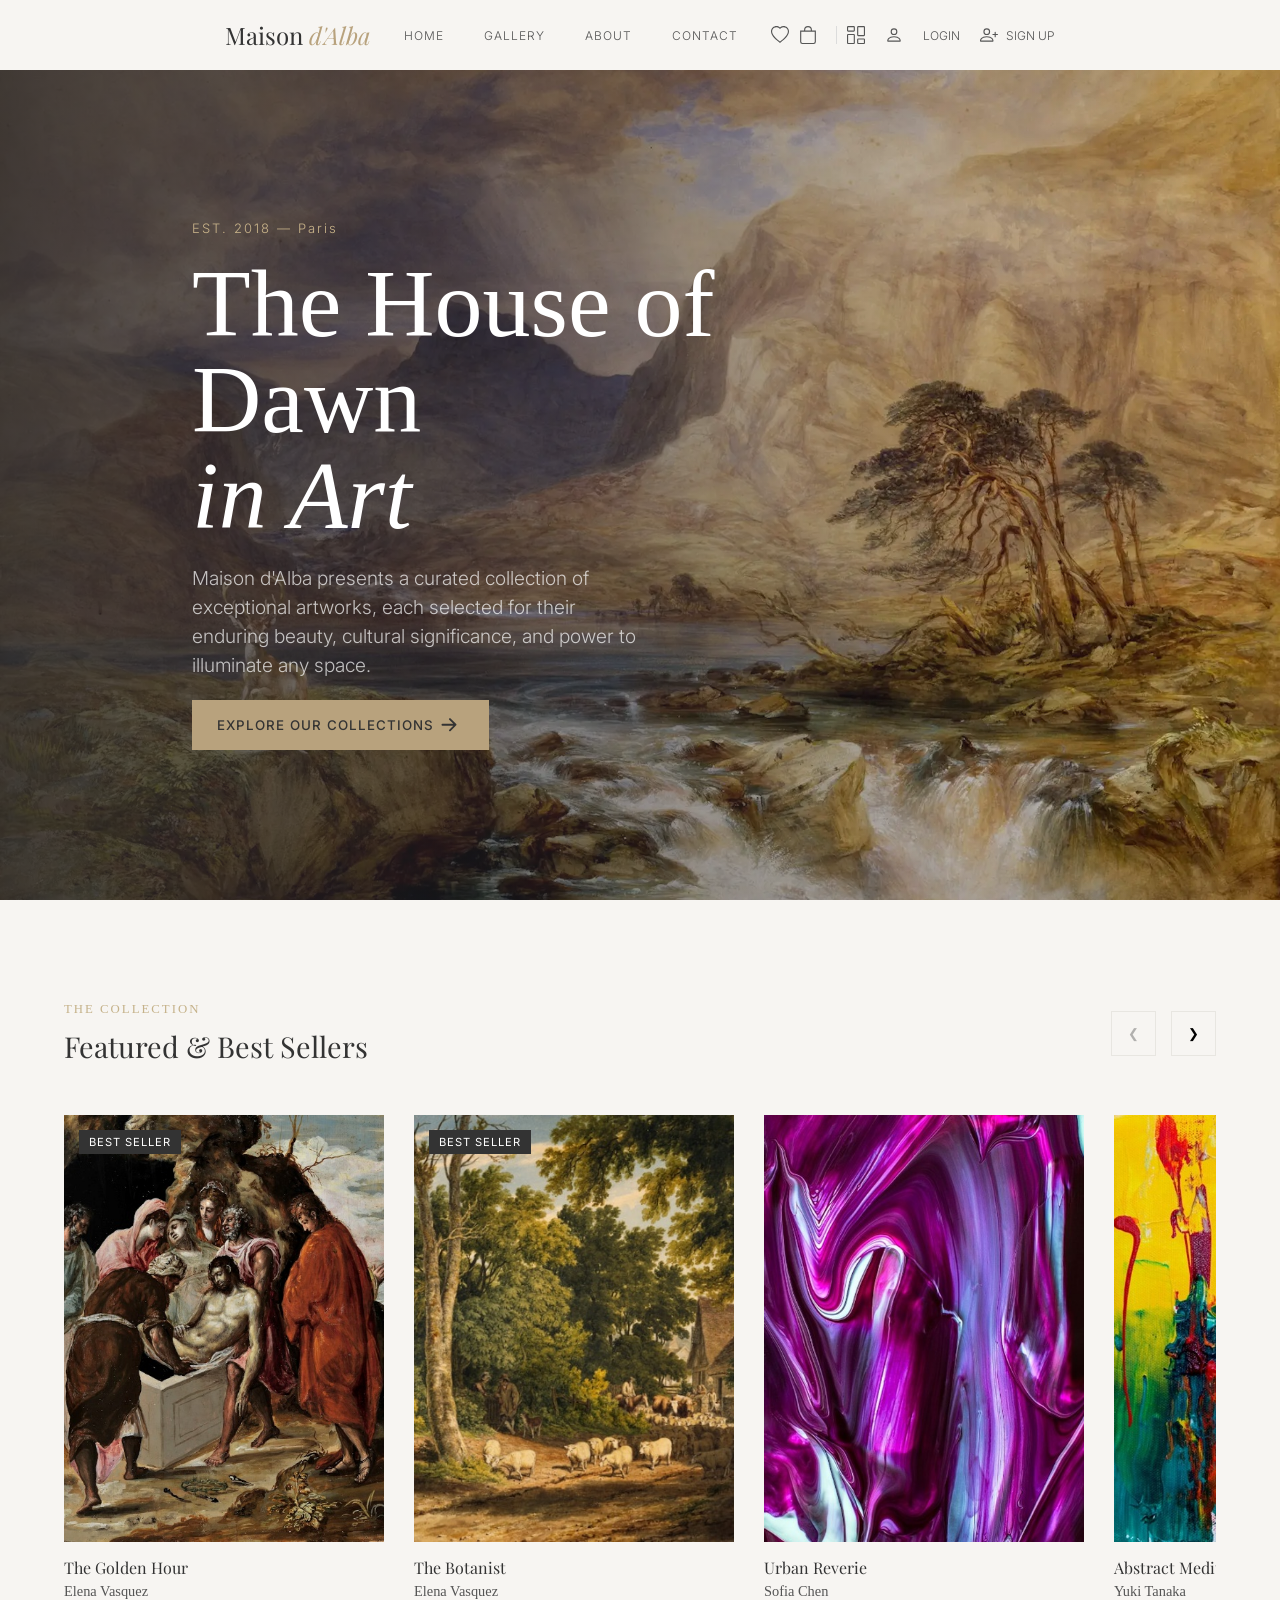
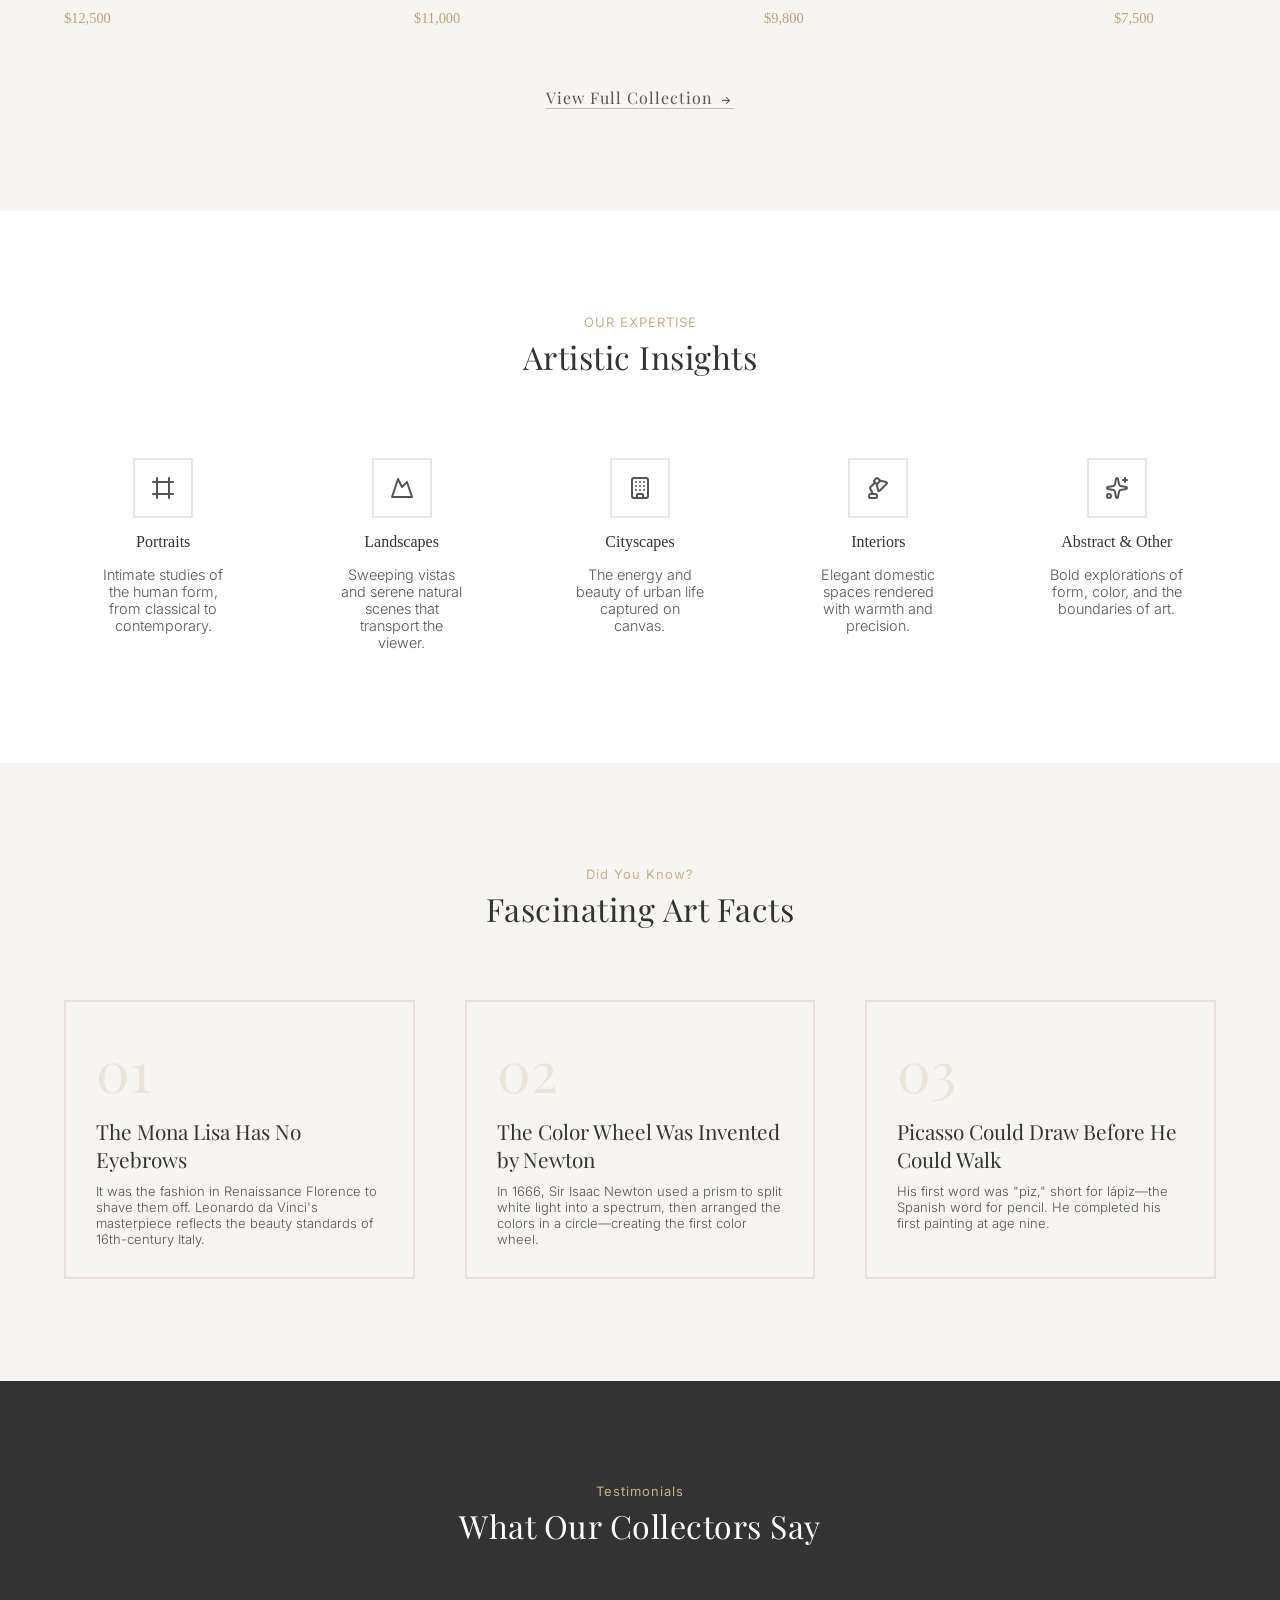
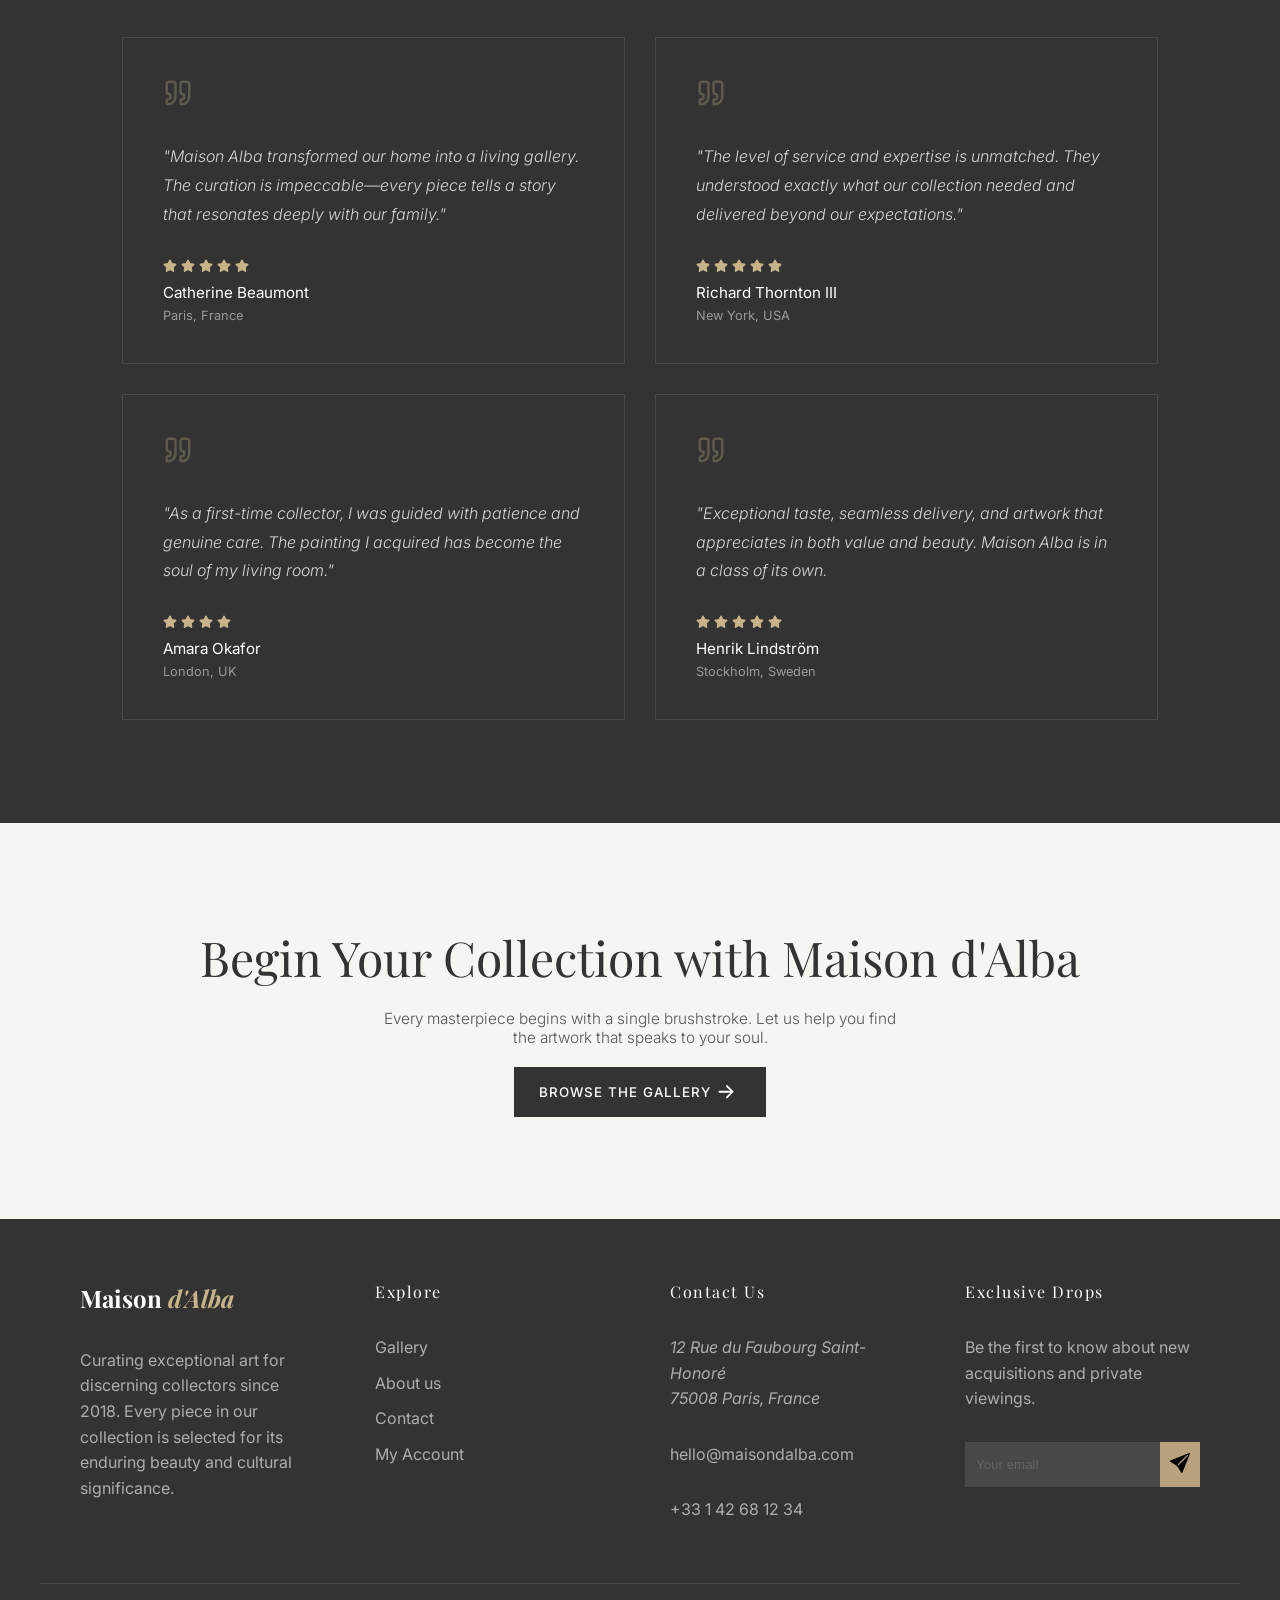
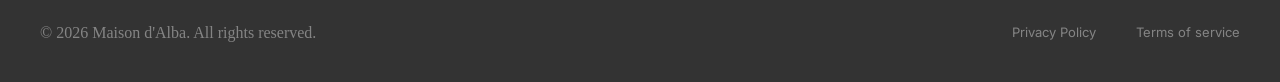
==== index.html @ b85f3f83 "Rename main.html to index.html" ====
<!DOCTYPE html>
<html lang="en">
<head>
    <meta charset="UTF-8">
    <meta name="viewport" content="width=device-width, initial-scale=1.0">
    <title>Maison d'Alba</title>
    <link rel="preconnect" href="https://fonts.googleapis.com">
<link rel="preconnect" href="https://fonts.gstatic.com" crossorigin>
<link href="https://fonts.googleapis.com/css2?family=Cedarville+Cursive&family=Playfair+Display:ital,wght@0,400..900;1,400..900&display=swap" rel="stylesheet">

<link rel="preconnect" href="https://fonts.googleapis.com">
<link rel="preconnect" href="https://fonts.gstatic.com" crossorigin>
<link href="https://fonts.googleapis.com/css2?family=Cedarville+Cursive&family=Playfair+Display:ital,wght@1,400..900&display=swap" rel="stylesheet">

<link rel="preconnect" href="https://fonts.googleapis.com">
<link rel="preconnect" href="https://fonts.gstatic.com" crossorigin>
<link href="https://fonts.googleapis.com/css2?family=Cedarville+Cursive&family=Inter:ital,opsz,wght@0,14..32,100..900;1,14..32,100..900&family=Montserrat:ital,wght@0,201;1,201&family=Playfair+Display:ital,wght@0,400..900;1,400..900&display=swap" rel="stylesheet">

<link rel="preconnect" href="https://fonts.googleapis.com">
<link rel="preconnect" href="https://fonts.gstatic.com" crossorigin>
<link href="https://fonts.googleapis.com/css2?family=Cedarville+Cursive&family=Inter:ital,opsz,wght@0,14..32,100..900;1,14..32,100..900&family=Montserrat:ital,wght@0,201;1,201&family=Playfair+Display:ital,wght@0,400..900;1,400..900&display=swap" rel="stylesheet">

<link rel="stylesheet" href="./css/signup.css">
<link rel="stylesheet" href="./css/main.css">
</head>
<body>
    
    <nav id="main-nav">
      
            <p  id="logo" onclick="Home()">Maison <i>d'Alba</i></p>
            
        <ul id="center" class="nav">
          
            <li><a href="../maison d'alba/main.html">HOME</a></li>
            <li><a href="#">GALLERY</a></li>
            <li><a href="#">ABOUT</a></li>
            <li><a href="#">CONTACT</a></li>
        </ul>
        <div id="nav-indicator"></div>
       <ul id="right" class="nav">
        <ul class="nav-icons">
        <li class="nav-icon"><a href="#"><svg xmlns="http://www.w3.org/2000/svg" width="16" height="16" fill="currentColor" class="bi bi-heart" viewBox="0 0 16 16">
          <path d="m8 2.748-.717-.737C5.6.281 2.514.878 1.4 3.053c-.523 1.023-.641 2.5.314 4.385.92 1.815 2.834 3.989 6.286 6.357 3.452-2.368 5.365-4.542 6.286-6.357.955-1.886.838-3.362.314-4.385C13.486.878 10.4.28 8.717 2.01zM8 15C-7.333 4.868 3.279-3.04 7.824 1.143q.09.083.176.171a3 3 0 0 1 .176-.17C12.72-3.042 23.333 4.867 8 15"/>
        </svg></a></li>
        <li class="nav-icon divider"><a href="#"><svg xmlns="http://www.w3.org/2000/svg" width="16" height="16" fill="currentColor" class="bi bi-bag" viewBox="0 0 16 16">
          <path d="M8 1a2.5 2.5 0 0 1 2.5 2.5V4h-5v-.5A2.5 2.5 0 0 1 8 1m3.5 3v-.5a3.5 3.5 0 1 0-7 0V4H1v10a2 2 0 0 0 2 2h10a2 2 0 0 0 2-2V4zM2 5h12v9a1 1 0 0 1-1 1H3a1 1 0 0 1-1-1z"/>
        </svg></a></li>
        
        <li class="nav-icon"><a href="dashboard.html" title="Admin Dashboard"><svg xmlns="http://www.w3.org/2000/svg" width="16" height="16" fill="currentColor" class="bi bi-columns-gap" viewBox="0 0 16 16">
          <path d="M6 1v3H1V1zM1 0a1 1 0 0 0-1 1v3a1 1 0 0 0 1 1h5a1 1 0 0 0 1-1V1a1 1 0 0 0-1-1zm14 12v3h-5v-3zm-5-1a1 1 0 0 0-1 1v3a1 1 0 0 0 1 1h5a1 1 0 0 0 1-1v-3a1 1 0 0 0-1-1zM6 8v7H1V8zM1 7a1 1 0 0 0-1 1v7a1 1 0 0 0 1 1h5a1 1 0 0 0 1-1V8a1 1 0 0 0-1-1zm14-6v7h-5V1zm-5-1a1 1 0 0 0-1 1v7a1 1 0 0 0 1 1h5a1 1 0 0 0 1-1V1a1 1 0 0 0-1-1z"/>
        </svg></a></li>
      </ul>
        <li class="nav-icon"><a href="#"><svg xmlns="http://www.w3.org/2000/svg" width="16" height="16" fill="currentColor" class="bi bi-person" viewBox="0 0 16 16">
            <path d="M8 8a3 3 0 1 0 0-6 3 3 0 0 0 0 6m2-3a2 2 0 1 1-4 0 2 2 0 0 1 4 0m4 8c0 1-1 1-1 1H3s-1 0-1-1 1-4 6-4 6 3 6 4m-1-.004c-.001-.246-.154-.986-.832-1.664C11.516 10.68 10.289 10 8 10s-3.516.68-4.168 1.332c-.678.678-.83 1.418-.832 1.664z"/>
          </svg></a></li>

          <li><a href="#">LOGIN</a></li>
        <li><a href="./signup.html" target="_self"><svg xmlns="http://www.w3.org/2000/svg" width="16" height="16" fill="currentColor" class="bi bi-person-plus" viewBox="0 0 16 16">
            <path d="M6 8a3 3 0 1 0 0-6 3 3 0 0 0 0 6m2-3a2 2 0 1 1-4 0 2 2 0 0 1 4 0m4 8c0 1-1 1-1 1H1s-1 0-1-1 1-4 6-4 6 3 6 4m-1-.004c-.001-.246-.154-.986-.832-1.664C9.516 10.68 8.289 10 6 10s-3.516.68-4.168 1.332c-.678.678-.83 1.418-.832 1.664z"/>
            <path fill-rule="evenodd" d="M13.5 5a.5.5 0 0 1 .5.5V7h1.5a.5.5 0 0 1 0 1H14v1.5a.5.5 0 0 1-1 0V8h-1.5a.5.5 0 0 1 0-1H13V5.5a.5.5 0 0 1 .5-.5"/>
          </svg>SIGN UP</a></li>
        </ul>
          <svg id="list" xmlns="http://www.w3.org/2000/svg" width="32" height="26" fill="currentColor" class="bi bi-list" viewBox="0 0 16 16">
            <path fill-rule="evenodd" d="M2.5 12a.5.5 0 0 1 .5-.5h10a.5.5 0 0 1 0 1H3a.5.5 0 0 1-.5-.5m0-4a.5.5 0 0 1 .5-.5h10a.5.5 0 0 1 0 1H3a.5.5 0 0 1-.5-.5m0-4a.5.5 0 0 1 .5-.5h10a.5.5 0 0 1 0 1H3a.5.5 0 0 1-.5-.5"/>
          </svg>
       
    </nav>
<!--downlist -->
<nav id="sec-nav">
  <ul id="ul1">
    <li><a href="../maison d'alba/main.html">HOME</a></li>
    <li><a href="#">GALLERY</a></li>
    <li><a href="#">ABOUT</a></li>
    <li><a href="#">CONTACT</a></li>
  </ul>
  <hr style="border: 0; border-top: 1px solid #eee; margin: 10px 0;">
  <ul id="ul2">
    <li class="icon-adjust">
      <a href="#">
        <svg xmlns="http://www.w3.org/2000/svg" width="16" height="16" fill="currentColor" class="bi bi-bag" viewBox="0 0 16 16">
          <path d="M8 1a2.5 2.5 0 0 1 2.5 2.5V4h-5v-.5A2.5 2.5 0 0 1 8 1m3.5 3v-.5a3.5 3.5 0 1 0-7 0V4H1v10a2 2 0 0 0 2 2h10a2 2 0 0 0 2-2V4zM2 5h12v9a1 1 0 0 1-1 1H3a1 1 0 0 1-1-1z"/>
        </svg>
        CART
      </a>
    </li>
    <li class="icon-adjust">
      <a href="#">
        <svg xmlns="http://www.w3.org/2000/svg" width="16" height="16" fill="currentColor" class="bi bi-heart" viewBox="0 0 16 16">
          <path d="m8 2.748-.717-.737C5.6.281 2.514.878 1.4 3.053c-.523 1.023-.641 2.5.314 4.385.92 1.815 2.834 3.989 6.286 6.357 3.452-2.368 5.365-4.542 6.286-6.357.955-1.886.838-3.362.314-4.385C13.486.878 10.4.28 8.717 2.01zM8 15C-7.333 4.868 3.279-3.04 7.824 1.143q.09.083.176.171a3 3 0 0 1 .176-.17C12.72-3.042 23.333 4.867 8 15"/>
        </svg>
        WISHLIST
      </a>
    </li>

    <li class="icon-adjust">
      <a href="#">
        <svg xmlns="http://www.w3.org/2000/svg" width="16" height="16" fill="currentColor" class="bi bi-columns-gap" viewBox="0 0 16 16">
          <path d="M6 1v3H1V1zM1 0a1 1 0 0 0-1 1v3a1 1 0 0 0 1 1h5a1 1 0 0 0 1-1V1a1 1 0 0 0-1-1zm14 12v3h-5v-3zm-5-1a1 1 0 0 0-1 1v3a1 1 0 0 0 1 1h5a1 1 0 0 0 1-1v-3a1 1 0 0 0-1-1zM6 8v7H1V8zM1 7a1 1 0 0 0-1 1v7a1 1 0 0 0 1 1h5a1 1 0 0 0 1-1V8a1 1 0 0 0-1-1zm14-6v7h-5V1zm-5-1a1 1 0 0 0-1 1v7a1 1 0 0 0 1 1h5a1 1 0 0 0 1-1V1a1 1 0 0 0-1-1z"/>
        </svg>
        ADMIN
      </a>
    </li>

    <li class="icon-adjust">
      <a href="#">
        <svg xmlns="http://www.w3.org/2000/svg" width="16" height="16" fill="currentColor" class="bi bi-person" viewBox="0 0 16 16">
          <path d="M8 8a3 3 0 1 0 0-6 3 3 0 0 0 0 6m2-3a2 2 0 1 1-4 0 2 2 0 0 1 4 0m4 8c0 1-1 1-1 1H3s-1 0-1-1 1-4 6-4 6 3 6 4m-1-.004c-.001-.246-.154-.986-.832-1.664C11.516 10.68 10.289 10 8 10s-3.516.68-4.168 1.332c-.678.678-.83 1.418-.832 1.664z"/>
        </svg>
        LOGIN
      </a>
    </li>
    <li class="icon-adjust">
      <a href="./signup.html">
        <svg xmlns="http://www.w3.org/2000/svg" width="16" height="16" fill="currentColor" class="bi bi-person-plus" viewBox="0 0 16 16">
          <path d="M12.5 16a3.5 3.5 0 1 0 0-7 3.5 3.5 0 0 0 0 7m.5-5v1h1a.5.5 0 0 1 0 1h-1v1a.5.5 0 0 1-1 0v-1h-1a.5.5 0 0 1 0-1h1v-1a.5.5 0 0 1 1 0m-2-6a3 3 0 1 1-6 0 3 3 0 0 1 6 0"/>
          <path d="M2 13c0 1 1 1 1 1h5.256A4.5 4.5 0 0 1 8 12.5a4.5 4.5 0 0 1 1.544-3.393Q8.844 9.002 8 9c-5 0-6 3-6 4"/>
        </svg>
        SIGN UP
      </a>
    </li>
  </ul>
</nav>
<!--background-->
    <div id="bg">
        <div id="mask">
    <div id="para">
      <p id="est">EST. 2018 — Paris</p>
      <p id="title">The House of <br>Dawn<br>
        <i>in Art</i></p>
       <p id="desc">Maison d'Alba presents a curated collection of exceptional artworks, each selected for their enduring beauty, cultural significance, and power to illuminate any space.</p>
       <button type="button" id="explore">EXPLORE OUR COLLECTIONS<svg xmlns="http://www.w3.org/2000/svg" width="30" height="26" fill="currentColor" class="bi bi-arrow-right-short" viewBox="0 0 16 11">
        <path fill-rule="evenodd" d="M4 8a.5.5 0 0 1 .5-.5h5.793L8.146 5.354a.5.5 0 1 1 .708-.708l3 3a.5.5 0 0 1 0 .708l-3 3a.5.5 0 0 1-.708-.708L10.293 8.5H4.5A.5.5 0 0 1 4 8"/>
      </svg></button>
    </div>
    </div>
    </div>

<!--collection-->
    <section id="collection">
      <div class="container">
    
        <!-- Top Row -->
        <div class="collection-top">
          <div class="headings">
            <p class="subtitle">THE COLLECTION</p>
            <h2 class="title">Featured & Best Sellers</h2>
          </div>
    
          <div class="buttons">
            <button class="nav-btn" id="btnPrev">&#10094;</button>
            <button class="nav-btn" id="btnNext">&#10095;</button>
          </div>
        </div>
    
        <!-- Cards -->
         
        <div class="cards">
    
          <div class="card">
            <div class="card-img">
              <img src="assets/images/portraits/img1.jpeg" alt="The Golden Hour">
              <span class="badge">BEST SELLER</span>
            </div>
            <div class="card-info">
              <p class="art-title">The Golden Hour</p>
              <p class="artist">Elena Vasquez</p>
              <p class="price">$12,500</p>
            </div>
          </div>
    
        <div class="card">
            <div class="card-img">
              <img src="assets/images/portraits/img2.jpeg" alt="The Botanist">
              <span class="badge">BEST SELLER</span>
            </div>
            <div class="card-info">
              <p class="art-title">The Botanist</p>
              <p class="artist">Elena Vasquez</p>
              <p class="price">$11,000</p>
            </div>
          </div>
    
          <div class="card">
            <div class="card-img">
              <img src="assets/images/portraits/img6.jpg" alt="Urban Reverie">
            </div>
            <div class="card-info">
              <p class="art-title">Urban Reverie</p>
              <p class="artist">Sofia Chen</p>
              <p class="price">$9,800</p>
            </div>
          </div>
    
          <div class="card">
            <div class="card-img">
              <img src="assets/images/portraits/img7.jpg" alt="Abstract Meditation">
            </div>
            <div class="card-info">
              <p class="art-title">Abstract Meditation</p>
              <p class="artist">Yuki Tanaka</p>
              <p class="price">$7,500</p>
            </div>
          </div>

         
          <div class="card">
            <div class="card-img">
              <img src="assets/images/portraits/img3.jpeg" alt="Solitary Figure">
            </div>
            <div class="card-info">
              <p class="art-title">Solitary Figure</p>
              <p class="artist">James Whitfield</p>
              <p class="price">$15,500</p>
            </div>
          </div>

          <div class="card">
            <div class="card-img">
              <img src="assets/images/portraits/img4.png" alt="Reading Room">
              <span class="badge">BEST SELLER</span>
            </div>
            <div class="card-info">
              <p class="art-title">Reading Room</p>
              <p class="artist">Marcus Bellini</p>
              <p class="price">$14,200</p>
            </div>
          </div>

          <div class="card">
            <div class="card-img">
              <img src="assets/images/portraits/img8.png" alt="Venetian Morning">
              <span class="badge">BEST SELLER</span>
            </div>
            <div class="card-info">
              <p class="art-title">Venetian Morning</p>
              <p class="artist">Marcus Bellini</p>
              <p class="price">$16,800</p>
            </div>
          </div>

          <div class="card">
            <div class="card-img">
              <img src="assets/images/signUp.jpg" alt="Provencal Fields">
              <span class="badge">BEST SELLER</span>
            </div>
            <div class="card-info">
              <p class="art-title">Provencal Fields</p>
              <p class="artist">Sofia Chen</p>
              <p class="price">$8,900</p>
            </div>
          </div>
    
        </div> 
      </div>

      <div id="view-more">
        <p><a href="#">View Full Collection</a><svg xmlns="http://www.w3.org/2000/svg" width="16" height="16" fill="currentColor" class="bi bi-arrow-right-short" viewBox="0 0 16 11">
          <path fill-rule="evenodd" d="M4 8a.5.5 0 0 1 .5-.5h5.793L8.146 5.354a.5.5 0 1 1 .708-.708l3 3a.5.5 0 0 1 0 .708l-3 3a.5.5 0 0 1-.708-.708L10.293 8.5H4.5A.5.5 0 0 1 4 8"/>
        </svg></p>
      </div>
    </section>

<!--Expertise-->
    <section id="expertise">
      <div class="exp-container">
        <!--top headings-->
        <div id="exp-headings">
          <p id="exp-subtitle">OUR EXPERTISE</p>
          <p id="exp-title">Artistic Insights</p>
        </div>

        <div id="icons">

          <div id="portraits" class="icon">
           <div class="icon-border"> <svg xmlns="http://www.w3.org/2000/svg" width="24" height="24" viewBox="0 0 24 24" fill="none" stroke="currentColor" stroke-width="2" stroke-linecap="round" stroke-linejoin="round" class="lucide lucide-frame-icon lucide-frame"><line x1="22" x2="2" y1="6" y2="6"/><line x1="22" x2="2" y1="18" y2="18"/><line x1="6" x2="6" y1="2" y2="22"/><line x1="18" x2="18" y1="2" y2="22"/></svg></div> 
            <p class="icon-name">Portraits</p>
            <p class="icon-disc">Intimate studies of the human form, from classical to contemporary.</p>
          </div>

        
          <div id="landscapes" class="icon">
            <div class="icon-border"><svg xmlns="http://www.w3.org/2000/svg" width="24" height="24" viewBox="0 0 24 24" fill="none" stroke="currentColor" stroke-width="2" stroke-linecap="round" stroke-linejoin="round" class="lucide lucide-mountain-icon lucide-mountain"><path d="m8 3 4 8 5-5 5 15H2L8 3z"/></svg></div>
            <p class="icon-name">Landscapes</p>
            <p class="icon-disc">Sweeping vistas and serene natural scenes that transport the viewer.</p>
         
           </div>

        
          <div id="cityscapes" class="icon">
            <div class="icon-border"><svg xmlns="http://www.w3.org/2000/svg" width="24" height="24" viewBox="0 0 24 24" fill="none" stroke="currentColor" stroke-width="2" stroke-linecap="round" stroke-linejoin="round" class="lucide lucide-building-icon lucide-building"><path d="M12 10h.01"/><path d="M12 14h.01"/><path d="M12 6h.01"/><path d="M16 10h.01"/><path d="M16 14h.01"/><path d="M16 6h.01"/><path d="M8 10h.01"/><path d="M8 14h.01"/><path d="M8 6h.01"/><path d="M9 22v-3a1 1 0 0 1 1-1h4a1 1 0 0 1 1 1v3"/><rect x="4" y="2" width="16" height="20" rx="2"/></svg></div>
            <p class="icon-name">Cityscapes</p>
            <p class="icon-disc">The energy and beauty of urban life captured on canvas.</p>
          </div>

          
          <div id="interiors" class="icon">
            <div class="icon-border"><svg xmlns="http://www.w3.org/2000/svg" width="24" height="24" viewBox="0 0 24 24" fill="none" stroke="currentColor" stroke-width="2" stroke-linecap="round" stroke-linejoin="round" class="lucide lucide-lamp-desk-icon lucide-lamp-desk"><path d="M10.293 2.293a1 1 0 0 1 1.414 0l2.5 2.5 5.994 1.227a1 1 0 0 1 .506 1.687l-7 7a1 1 0 0 1-1.687-.506l-1.227-5.994-2.5-2.5a1 1 0 0 1 0-1.414z"/><path d="m14.207 4.793-3.414 3.414"/><path d="M3 20a2 2 0 0 1 2-2h4a2 2 0 0 1 2 2v1a1 1 0 0 1-1 1H4a1 1 0 0 1-1-1z"/><path d="m9.086 6.5-4.793 4.793a1 1 0 0 0-.18 1.17L7 18"/></svg></div>
            <p class="icon-name">Interiors</p>
            <p class="icon-disc">Elegant domestic spaces rendered with warmth and precision.</p>
          </div>

          
          <div id="abstract" class="icon">
            <div class="icon-border"> <svg xmlns="http://www.w3.org/2000/svg" width="24" height="24" viewBox="0 0 24 24" fill="none" stroke="currentColor" stroke-width="2" stroke-linecap="round" stroke-linejoin="round" class="lucide lucide-sparkles-icon lucide-sparkles"><path d="M11.017 2.814a1 1 0 0 1 1.966 0l1.051 5.558a2 2 0 0 0 1.594 1.594l5.558 1.051a1 1 0 0 1 0 1.966l-5.558 1.051a2 2 0 0 0-1.594 1.594l-1.051 5.558a1 1 0 0 1-1.966 0l-1.051-5.558a2 2 0 0 0-1.594-1.594l-5.558-1.051a1 1 0 0 1 0-1.966l5.558-1.051a2 2 0 0 0 1.594-1.594z"/><path d="M20 2v4"/><path d="M22 4h-4"/><circle cx="4" cy="20" r="2"/></svg></div>
            <p class="icon-name">Abstract & Other</p>
            <p class="icon-disc">Bold explorations of form, color, and the boundaries of art.</p>
          </div>


        </div>
      </div>
    </section>

<!--Art facts-->
<section id="art-facts">
  <div class="facts-container">
    <!--top headings-->
    <div id="facts-headings">
      <p id="facts-subtitle">Did You Know?</p>
      <p id="facts-title">Fascinating Art Facts</p>
    </div>
    <div id="facts">

      <div  class="fact-card">
        <p class="number">01</p> 
        <p class="fact">The Mona Lisa Has No Eyebrows</p>
        <p class="fact-disc">It was the fashion in Renaissance Florence to shave them off. Leonardo da Vinci's masterpiece reflects the beauty standards of 16th-century Italy.</p>
      </div>

    
      <div  class="fact-card">
        <p class="number">02</p> 
        <p class="fact">The Color Wheel Was Invented by Newton</p>
        <p class="fact-disc">In 1666, Sir Isaac Newton used a prism to split white light into a spectrum, then arranged the colors in a circle—creating the first color wheel.</p>
      </div>

    
      <div  class="fact-card">
        <p class="number">03</p> 
        <p class="fact">Picasso Could Draw Before He Could Walk</p>
        <p class="fact-disc">His first word was "piz," short for lápiz—the Spanish word for pencil. He completed his first painting at age nine.</p>
      </div>

      </div>
</section>

<!--testimonials-->
<section id="testimonials">
  <div class="testimonials-container">
    <!--top headings-->
    <div id="testimonials-headings">
      <p id="testimonials-subtitle">Testimonials</p>
      <p id="testimonials-title">What Our Collectors Say</p>
    </div>
    <div id="testimonials-cards">

      <div  class="testimonials-card">
        <div class="comma"><svg xmlns="http://www.w3.org/2000/svg" width="30" height="30" viewBox="0 0 24 24" fill="none" stroke="currentColor" stroke-width="2" stroke-linecap="round" stroke-linejoin="round" class="lucide lucide-quote-icon lucide-quote"><path d="M16 3a2 2 0 0 0-2 2v6a2 2 0 0 0 2 2 1 1 0 0 1 1 1v1a2 2 0 0 1-2 2 1 1 0 0 0-1 1v2a1 1 0 0 0 1 1 6 6 0 0 0 6-6V5a2 2 0 0 0-2-2z"/><path d="M5 3a2 2 0 0 0-2 2v6a2 2 0 0 0 2 2 1 1 0 0 1 1 1v1a2 2 0 0 1-2 2 1 1 0 0 0-1 1v2a1 1 0 0 0 1 1 6 6 0 0 0 6-6V5a2 2 0 0 0-2-2z"/></svg></div> 
        <p class="test"><i>"Maison Alba transformed our home into a living gallery. The curation is impeccable—every piece tells a story that resonates deeply with our family."</i></p>
        <div class="rating">
          <div class="stars"><svg xmlns="http://www.w3.org/2000/svg" width="24" height="24" viewBox="0 0 24 24" fill="currentColor" stroke="currentColor" stroke-width="2" stroke-linecap="round" stroke-linejoin="round" class="lucide lucide-star-icon lucide-star"><path d="M11.525 2.295a.53.53 0 0 1 .95 0l2.31 4.679a2.123 2.123 0 0 0 1.595 1.16l5.166.756a.53.53 0 0 1 .294.904l-3.736 3.638a2.123 2.123 0 0 0-.611 1.878l.882 5.14a.53.53 0 0 1-.771.56l-4.618-2.428a2.122 2.122 0 0 0-1.973 0L6.396 21.01a.53.53 0 0 1-.77-.56l.881-5.139a2.122 2.122 0 0 0-.611-1.879L2.16 9.795a.53.53 0 0 1 .294-.906l5.165-.755a2.122 2.122 0 0 0 1.597-1.16z"/></svg>
            <svg xmlns="http://www.w3.org/2000/svg" width="24" height="24" viewBox="0 0 24 24" fill="currentColor" stroke="currentColor" stroke-width="2" stroke-linecap="round" stroke-linejoin="round" class="lucide lucide-star-icon lucide-star"><path d="M11.525 2.295a.53.53 0 0 1 .95 0l2.31 4.679a2.123 2.123 0 0 0 1.595 1.16l5.166.756a.53.53 0 0 1 .294.904l-3.736 3.638a2.123 2.123 0 0 0-.611 1.878l.882 5.14a.53.53 0 0 1-.771.56l-4.618-2.428a2.122 2.122 0 0 0-1.973 0L6.396 21.01a.53.53 0 0 1-.77-.56l.881-5.139a2.122 2.122 0 0 0-.611-1.879L2.16 9.795a.53.53 0 0 1 .294-.906l5.165-.755a2.122 2.122 0 0 0 1.597-1.16z"/></svg>
            <svg xmlns="http://www.w3.org/2000/svg" width="24" height="24" viewBox="0 0 24 24" fill="currentColor" stroke="currentColor" stroke-width="2" stroke-linecap="round" stroke-linejoin="round" class="lucide lucide-star-icon lucide-star"><path d="M11.525 2.295a.53.53 0 0 1 .95 0l2.31 4.679a2.123 2.123 0 0 0 1.595 1.16l5.166.756a.53.53 0 0 1 .294.904l-3.736 3.638a2.123 2.123 0 0 0-.611 1.878l.882 5.14a.53.53 0 0 1-.771.56l-4.618-2.428a2.122 2.122 0 0 0-1.973 0L6.396 21.01a.53.53 0 0 1-.77-.56l.881-5.139a2.122 2.122 0 0 0-.611-1.879L2.16 9.795a.53.53 0 0 1 .294-.906l5.165-.755a2.122 2.122 0 0 0 1.597-1.16z"/></svg>
            <svg xmlns="http://www.w3.org/2000/svg" width="24" height="24" viewBox="0 0 24 24" fill="currentColor" stroke="currentColor" stroke-width="2" stroke-linecap="round" stroke-linejoin="round" class="lucide lucide-star-icon lucide-star"><path d="M11.525 2.295a.53.53 0 0 1 .95 0l2.31 4.679a2.123 2.123 0 0 0 1.595 1.16l5.166.756a.53.53 0 0 1 .294.904l-3.736 3.638a2.123 2.123 0 0 0-.611 1.878l.882 5.14a.53.53 0 0 1-.771.56l-4.618-2.428a2.122 2.122 0 0 0-1.973 0L6.396 21.01a.53.53 0 0 1-.77-.56l.881-5.139a2.122 2.122 0 0 0-.611-1.879L2.16 9.795a.53.53 0 0 1 .294-.906l5.165-.755a2.122 2.122 0 0 0 1.597-1.16z"/></svg>
            <svg xmlns="http://www.w3.org/2000/svg" width="24" height="24" viewBox="0 0 24 24" fill="currentColor" stroke="currentColor" stroke-width="2" stroke-linecap="round" stroke-linejoin="round" class="lucide lucide-star-icon lucide-star"><path d="M11.525 2.295a.53.53 0 0 1 .95 0l2.31 4.679a2.123 2.123 0 0 0 1.595 1.16l5.166.756a.53.53 0 0 1 .294.904l-3.736 3.638a2.123 2.123 0 0 0-.611 1.878l.882 5.14a.53.53 0 0 1-.771.56l-4.618-2.428a2.122 2.122 0 0 0-1.973 0L6.396 21.01a.53.53 0 0 1-.77-.56l.881-5.139a2.122 2.122 0 0 0-.611-1.879L2.16 9.795a.53.53 0 0 1 .294-.906l5.165-.755a2.122 2.122 0 0 0 1.597-1.16z"/></svg>
          </div>
          <p class="test-name">Catherine Beaumont</p>
          <p class="test-country">Paris, France</p>
        </div>
        </div>

        <div  class="testimonials-card">
          <div class="comma"><svg xmlns="http://www.w3.org/2000/svg" width="30" height="30" viewBox="0 0 24 24" fill="none" stroke="currentColor" stroke-width="2" stroke-linecap="round" stroke-linejoin="round" class="lucide lucide-quote-icon lucide-quote"><path d="M16 3a2 2 0 0 0-2 2v6a2 2 0 0 0 2 2 1 1 0 0 1 1 1v1a2 2 0 0 1-2 2 1 1 0 0 0-1 1v2a1 1 0 0 0 1 1 6 6 0 0 0 6-6V5a2 2 0 0 0-2-2z"/><path d="M5 3a2 2 0 0 0-2 2v6a2 2 0 0 0 2 2 1 1 0 0 1 1 1v1a2 2 0 0 1-2 2 1 1 0 0 0-1 1v2a1 1 0 0 0 1 1 6 6 0 0 0 6-6V5a2 2 0 0 0-2-2z"/></svg></div> 
          <p class="test"><i>"The level of service and expertise is unmatched. They understood exactly what our collection needed and delivered beyond our expectations."</i></p>
          <div class="rating">
            <div class="stars"><svg xmlns="http://www.w3.org/2000/svg" width="24" height="24" viewBox="0 0 24 24" fill="currentColor" stroke="currentColor" stroke-width="2" stroke-linecap="round" stroke-linejoin="round" class="lucide lucide-star-icon lucide-star"><path d="M11.525 2.295a.53.53 0 0 1 .95 0l2.31 4.679a2.123 2.123 0 0 0 1.595 1.16l5.166.756a.53.53 0 0 1 .294.904l-3.736 3.638a2.123 2.123 0 0 0-.611 1.878l.882 5.14a.53.53 0 0 1-.771.56l-4.618-2.428a2.122 2.122 0 0 0-1.973 0L6.396 21.01a.53.53 0 0 1-.77-.56l.881-5.139a2.122 2.122 0 0 0-.611-1.879L2.16 9.795a.53.53 0 0 1 .294-.906l5.165-.755a2.122 2.122 0 0 0 1.597-1.16z"/></svg>
              <svg xmlns="http://www.w3.org/2000/svg" width="24" height="24" viewBox="0 0 24 24" fill="currentColor" stroke="currentColor" stroke-width="2" stroke-linecap="round" stroke-linejoin="round" class="lucide lucide-star-icon lucide-star"><path d="M11.525 2.295a.53.53 0 0 1 .95 0l2.31 4.679a2.123 2.123 0 0 0 1.595 1.16l5.166.756a.53.53 0 0 1 .294.904l-3.736 3.638a2.123 2.123 0 0 0-.611 1.878l.882 5.14a.53.53 0 0 1-.771.56l-4.618-2.428a2.122 2.122 0 0 0-1.973 0L6.396 21.01a.53.53 0 0 1-.77-.56l.881-5.139a2.122 2.122 0 0 0-.611-1.879L2.16 9.795a.53.53 0 0 1 .294-.906l5.165-.755a2.122 2.122 0 0 0 1.597-1.16z"/></svg>
              <svg xmlns="http://www.w3.org/2000/svg" width="24" height="24" viewBox="0 0 24 24" fill="currentColor" stroke="currentColor" stroke-width="2" stroke-linecap="round" stroke-linejoin="round" class="lucide lucide-star-icon lucide-star"><path d="M11.525 2.295a.53.53 0 0 1 .95 0l2.31 4.679a2.123 2.123 0 0 0 1.595 1.16l5.166.756a.53.53 0 0 1 .294.904l-3.736 3.638a2.123 2.123 0 0 0-.611 1.878l.882 5.14a.53.53 0 0 1-.771.56l-4.618-2.428a2.122 2.122 0 0 0-1.973 0L6.396 21.01a.53.53 0 0 1-.77-.56l.881-5.139a2.122 2.122 0 0 0-.611-1.879L2.16 9.795a.53.53 0 0 1 .294-.906l5.165-.755a2.122 2.122 0 0 0 1.597-1.16z"/></svg>
              <svg xmlns="http://www.w3.org/2000/svg" width="24" height="24" viewBox="0 0 24 24" fill="currentColor" stroke="currentColor" stroke-width="2" stroke-linecap="round" stroke-linejoin="round" class="lucide lucide-star-icon lucide-star"><path d="M11.525 2.295a.53.53 0 0 1 .95 0l2.31 4.679a2.123 2.123 0 0 0 1.595 1.16l5.166.756a.53.53 0 0 1 .294.904l-3.736 3.638a2.123 2.123 0 0 0-.611 1.878l.882 5.14a.53.53 0 0 1-.771.56l-4.618-2.428a2.122 2.122 0 0 0-1.973 0L6.396 21.01a.53.53 0 0 1-.77-.56l.881-5.139a2.122 2.122 0 0 0-.611-1.879L2.16 9.795a.53.53 0 0 1 .294-.906l5.165-.755a2.122 2.122 0 0 0 1.597-1.16z"/></svg>
              <svg xmlns="http://www.w3.org/2000/svg" width="24" height="24" viewBox="0 0 24 24" fill="currentColor" stroke="currentColor" stroke-width="2" stroke-linecap="round" stroke-linejoin="round" class="lucide lucide-star-icon lucide-star"><path d="M11.525 2.295a.53.53 0 0 1 .95 0l2.31 4.679a2.123 2.123 0 0 0 1.595 1.16l5.166.756a.53.53 0 0 1 .294.904l-3.736 3.638a2.123 2.123 0 0 0-.611 1.878l.882 5.14a.53.53 0 0 1-.771.56l-4.618-2.428a2.122 2.122 0 0 0-1.973 0L6.396 21.01a.53.53 0 0 1-.77-.56l.881-5.139a2.122 2.122 0 0 0-.611-1.879L2.16 9.795a.53.53 0 0 1 .294-.906l5.165-.755a2.122 2.122 0 0 0 1.597-1.16z"/></svg>
            </div>
            <p class="test-name">Richard Thornton III</p>
            <p class="test-country">New York, USA</p>
          </div>
          </div>

          <div  class="testimonials-card">
            <div class="comma"><svg xmlns="http://www.w3.org/2000/svg" width="30" height="30" viewBox="0 0 24 24" fill="none" stroke="currentColor" stroke-width="2" stroke-linecap="round" stroke-linejoin="round" class="lucide lucide-quote-icon lucide-quote"><path d="M16 3a2 2 0 0 0-2 2v6a2 2 0 0 0 2 2 1 1 0 0 1 1 1v1a2 2 0 0 1-2 2 1 1 0 0 0-1 1v2a1 1 0 0 0 1 1 6 6 0 0 0 6-6V5a2 2 0 0 0-2-2z"/><path d="M5 3a2 2 0 0 0-2 2v6a2 2 0 0 0 2 2 1 1 0 0 1 1 1v1a2 2 0 0 1-2 2 1 1 0 0 0-1 1v2a1 1 0 0 0 1 1 6 6 0 0 0 6-6V5a2 2 0 0 0-2-2z"/></svg></div> 
            <p class="test"><i>"As a first-time collector, I was guided with patience and genuine care. The painting I acquired has become the soul of my living room."</i></p>
            <div class="rating">
              <div class="stars"><svg xmlns="http://www.w3.org/2000/svg" width="24" height="24" viewBox="0 0 24 24" fill="currentColor" stroke="currentColor" stroke-width="2" stroke-linecap="round" stroke-linejoin="round" class="lucide lucide-star-icon lucide-star"><path d="M11.525 2.295a.53.53 0 0 1 .95 0l2.31 4.679a2.123 2.123 0 0 0 1.595 1.16l5.166.756a.53.53 0 0 1 .294.904l-3.736 3.638a2.123 2.123 0 0 0-.611 1.878l.882 5.14a.53.53 0 0 1-.771.56l-4.618-2.428a2.122 2.122 0 0 0-1.973 0L6.396 21.01a.53.53 0 0 1-.77-.56l.881-5.139a2.122 2.122 0 0 0-.611-1.879L2.16 9.795a.53.53 0 0 1 .294-.906l5.165-.755a2.122 2.122 0 0 0 1.597-1.16z"/></svg>
                <svg xmlns="http://www.w3.org/2000/svg" width="24" height="24" viewBox="0 0 24 24" fill="currentColor" stroke="currentColor" stroke-width="2" stroke-linecap="round" stroke-linejoin="round" class="lucide lucide-star-icon lucide-star"><path d="M11.525 2.295a.53.53 0 0 1 .95 0l2.31 4.679a2.123 2.123 0 0 0 1.595 1.16l5.166.756a.53.53 0 0 1 .294.904l-3.736 3.638a2.123 2.123 0 0 0-.611 1.878l.882 5.14a.53.53 0 0 1-.771.56l-4.618-2.428a2.122 2.122 0 0 0-1.973 0L6.396 21.01a.53.53 0 0 1-.77-.56l.881-5.139a2.122 2.122 0 0 0-.611-1.879L2.16 9.795a.53.53 0 0 1 .294-.906l5.165-.755a2.122 2.122 0 0 0 1.597-1.16z"/></svg>
                <svg xmlns="http://www.w3.org/2000/svg" width="24" height="24" viewBox="0 0 24 24" fill="currentColor" stroke="currentColor" stroke-width="2" stroke-linecap="round" stroke-linejoin="round" class="lucide lucide-star-icon lucide-star"><path d="M11.525 2.295a.53.53 0 0 1 .95 0l2.31 4.679a2.123 2.123 0 0 0 1.595 1.16l5.166.756a.53.53 0 0 1 .294.904l-3.736 3.638a2.123 2.123 0 0 0-.611 1.878l.882 5.14a.53.53 0 0 1-.771.56l-4.618-2.428a2.122 2.122 0 0 0-1.973 0L6.396 21.01a.53.53 0 0 1-.77-.56l.881-5.139a2.122 2.122 0 0 0-.611-1.879L2.16 9.795a.53.53 0 0 1 .294-.906l5.165-.755a2.122 2.122 0 0 0 1.597-1.16z"/></svg>
                <svg xmlns="http://www.w3.org/2000/svg" width="24" height="24" viewBox="0 0 24 24" fill="currentColor" stroke="currentColor" stroke-width="2" stroke-linecap="round" stroke-linejoin="round" class="lucide lucide-star-icon lucide-star"><path d="M11.525 2.295a.53.53 0 0 1 .95 0l2.31 4.679a2.123 2.123 0 0 0 1.595 1.16l5.166.756a.53.53 0 0 1 .294.904l-3.736 3.638a2.123 2.123 0 0 0-.611 1.878l.882 5.14a.53.53 0 0 1-.771.56l-4.618-2.428a2.122 2.122 0 0 0-1.973 0L6.396 21.01a.53.53 0 0 1-.77-.56l.881-5.139a2.122 2.122 0 0 0-.611-1.879L2.16 9.795a.53.53 0 0 1 .294-.906l5.165-.755a2.122 2.122 0 0 0 1.597-1.16z"/></svg>
               
              </div>
              <p class="test-name">Amara Okafor</p>
              <p class="test-country">London, UK</p>
            </div>
            </div>

            <div  class="testimonials-card">
              <div class="comma"><svg xmlns="http://www.w3.org/2000/svg" width="30" height="30" viewBox="0 0 24 24" fill="none" stroke="currentColor" stroke-width="2" stroke-linecap="round" stroke-linejoin="round" class="lucide lucide-quote-icon lucide-quote"><path d="M16 3a2 2 0 0 0-2 2v6a2 2 0 0 0 2 2 1 1 0 0 1 1 1v1a2 2 0 0 1-2 2 1 1 0 0 0-1 1v2a1 1 0 0 0 1 1 6 6 0 0 0 6-6V5a2 2 0 0 0-2-2z"/><path d="M5 3a2 2 0 0 0-2 2v6a2 2 0 0 0 2 2 1 1 0 0 1 1 1v1a2 2 0 0 1-2 2 1 1 0 0 0-1 1v2a1 1 0 0 0 1 1 6 6 0 0 0 6-6V5a2 2 0 0 0-2-2z"/></svg></div> 
              <p class="test"><i>"Exceptional taste, seamless delivery, and artwork that appreciates in both value and beauty. Maison Alba is in a class of its own.</i></p>
              <div class="rating">
                <div class="stars"><svg xmlns="http://www.w3.org/2000/svg" width="24" height="24" viewBox="0 0 24 24" fill="currentColor" stroke="currentColor" stroke-width="2" stroke-linecap="round" stroke-linejoin="round" class="lucide lucide-star-icon lucide-star"><path d="M11.525 2.295a.53.53 0 0 1 .95 0l2.31 4.679a2.123 2.123 0 0 0 1.595 1.16l5.166.756a.53.53 0 0 1 .294.904l-3.736 3.638a2.123 2.123 0 0 0-.611 1.878l.882 5.14a.53.53 0 0 1-.771.56l-4.618-2.428a2.122 2.122 0 0 0-1.973 0L6.396 21.01a.53.53 0 0 1-.77-.56l.881-5.139a2.122 2.122 0 0 0-.611-1.879L2.16 9.795a.53.53 0 0 1 .294-.906l5.165-.755a2.122 2.122 0 0 0 1.597-1.16z"/></svg>
                  <svg xmlns="http://www.w3.org/2000/svg" width="24" height="24" viewBox="0 0 24 24" fill="currentColor" stroke="currentColor" stroke-width="2" stroke-linecap="round" stroke-linejoin="round" class="lucide lucide-star-icon lucide-star"><path d="M11.525 2.295a.53.53 0 0 1 .95 0l2.31 4.679a2.123 2.123 0 0 0 1.595 1.16l5.166.756a.53.53 0 0 1 .294.904l-3.736 3.638a2.123 2.123 0 0 0-.611 1.878l.882 5.14a.53.53 0 0 1-.771.56l-4.618-2.428a2.122 2.122 0 0 0-1.973 0L6.396 21.01a.53.53 0 0 1-.77-.56l.881-5.139a2.122 2.122 0 0 0-.611-1.879L2.16 9.795a.53.53 0 0 1 .294-.906l5.165-.755a2.122 2.122 0 0 0 1.597-1.16z"/></svg>
                  <svg xmlns="http://www.w3.org/2000/svg" width="24" height="24" viewBox="0 0 24 24" fill="currentColor" stroke="currentColor" stroke-width="2" stroke-linecap="round" stroke-linejoin="round" class="lucide lucide-star-icon lucide-star"><path d="M11.525 2.295a.53.53 0 0 1 .95 0l2.31 4.679a2.123 2.123 0 0 0 1.595 1.16l5.166.756a.53.53 0 0 1 .294.904l-3.736 3.638a2.123 2.123 0 0 0-.611 1.878l.882 5.14a.53.53 0 0 1-.771.56l-4.618-2.428a2.122 2.122 0 0 0-1.973 0L6.396 21.01a.53.53 0 0 1-.77-.56l.881-5.139a2.122 2.122 0 0 0-.611-1.879L2.16 9.795a.53.53 0 0 1 .294-.906l5.165-.755a2.122 2.122 0 0 0 1.597-1.16z"/></svg>
                  <svg xmlns="http://www.w3.org/2000/svg" width="24" height="24" viewBox="0 0 24 24" fill="currentColor" stroke="currentColor" stroke-width="2" stroke-linecap="round" stroke-linejoin="round" class="lucide lucide-star-icon lucide-star"><path d="M11.525 2.295a.53.53 0 0 1 .95 0l2.31 4.679a2.123 2.123 0 0 0 1.595 1.16l5.166.756a.53.53 0 0 1 .294.904l-3.736 3.638a2.123 2.123 0 0 0-.611 1.878l.882 5.14a.53.53 0 0 1-.771.56l-4.618-2.428a2.122 2.122 0 0 0-1.973 0L6.396 21.01a.53.53 0 0 1-.77-.56l.881-5.139a2.122 2.122 0 0 0-.611-1.879L2.16 9.795a.53.53 0 0 1 .294-.906l5.165-.755a2.122 2.122 0 0 0 1.597-1.16z"/></svg>
                  <svg xmlns="http://www.w3.org/2000/svg" width="24" height="24" viewBox="0 0 24 24" fill="currentColor" stroke="currentColor" stroke-width="2" stroke-linecap="round" stroke-linejoin="round" class="lucide lucide-star-icon lucide-star"><path d="M11.525 2.295a.53.53 0 0 1 .95 0l2.31 4.679a2.123 2.123 0 0 0 1.595 1.16l5.166.756a.53.53 0 0 1 .294.904l-3.736 3.638a2.123 2.123 0 0 0-.611 1.878l.882 5.14a.53.53 0 0 1-.771.56l-4.618-2.428a2.122 2.122 0 0 0-1.973 0L6.396 21.01a.53.53 0 0 1-.77-.56l.881-5.139a2.122 2.122 0 0 0-.611-1.879L2.16 9.795a.53.53 0 0 1 .294-.906l5.165-.755a2.122 2.122 0 0 0 1.597-1.16z"/></svg>
                </div>
                <p class="test-name">Henrik Lindström</p>
                <p class="test-country">Stockholm, Sweden</p>
              </div>
              </div>
        
      </div>

      </div>
</section>

<!--begin your collection-->
<section id="begin">
  <div id="begin-container">
    <p class="begin-title">Begin Your Collection with Maison d'Alba</p>
    <p class="begin-disc">Every masterpiece begins with a single brushstroke. Let us help you find<br> the artwork that speaks to your soul.</p>
    <button type="button" id="browse">BROWSE THE GALLERY<svg xmlns="http://www.w3.org/2000/svg" width="30" height="26" fill="currentColor" class="bi bi-arrow-right-short" viewBox="0 0 16 11">
      <path fill-rule="evenodd" d="M4 8a.5.5 0 0 1 .5-.5h5.793L8.146 5.354a.5.5 0 1 1 .708-.708l3 3a.5.5 0 0 1 0 .708l-3 3a.5.5 0 0 1-.708-.708L10.293 8.5H4.5A.5.5 0 0 1 4 8"/>
    </svg></button>
  </div>
</section>

<!--footer-->
<footer>
  <div id="container">
    
    <div class="col">
      <h2 onclick="Home()">Maison <i>d'Alba</i></h2>
      <p>Curating exceptional art for discerning collectors since 2018. Every piece in our collection is selected for its enduring beauty and cultural significance.</p>
    </div>

    <div class="col">
      <h4>Explore</h4>
      <div id="col2">
        <a href="#">Gallery</a>
        <a href="#">About us</a>
        <a href="#">Contact</a>
        <a href="#">My Account</a>
      </div>
    </div>

    <div class="col">
      <h4>Contact Us</h4>
      <address>
        12 Rue du Faubourg Saint-Honoré<br>
        75008 Paris, France
      </address>
      <a href="mailto:hello@maisondalba.com">hello@maisondalba.com</a>
      <a href="tel:+33142681234">+33 1 42 68 12 34</a>
    </div>

    <div class="col">
      <h4>Exclusive Drops</h4>
      <p>Be the first to know about new acquisitions and private viewings.</p>
      <div id="email-box">
        <input type="email" placeholder="Your email">
        <button type="submit" aria-label="Subscribe"><svg xmlns="http://www.w3.org/2000/svg" width="16" height="16" fill="currentColor" class="bi bi-send-fill" viewBox="0 0 16 16">
          <path d="M15.964.686a.5.5 0 0 0-.65-.65L.767 5.855H.766l-.452.18a.5.5 0 0 0-.082.887l.41.26.001.002 4.995 3.178 3.178 4.995.002.002.26.41a.5.5 0 0 0 .886-.083zm-1.833 1.89L6.637 10.07l-.215-.338a.5.5 0 0 0-.154-.154l-.338-.215 7.494-7.494 1.178-.471z"/>
        </svg></button>
      </div>
    </div>

  </div>

  <hr>

  <div id="copy-rights">
    <p>© 2026 Maison d'Alba. All rights reserved.</p>
    <span>
    <a href="#">Privacy Policy</a>
    <a href="#">Terms of service</a>
  </span>
  </div>
</footer>
    <script src="./JS/main.JS" defer></script>
</body>
</html>
---- css/signup.css ----
html, body {
  background-color: #f7f5f2;  
  height: 100%; 
  width: 100%;
 
}


#wrapper {
  width: 100%;
  margin-top: 70px;
  height: calc(100vh - 70px); 
  display: flex;
  overflow: hidden;

}
#img {
  background-image: url(../assets/images/signUp.jpg);
  background-size: cover;
  background-position: center;
  
  flex: 0 0 50%; 
 
  height: 100%; 
}
#mask {
  position: relative;
  width: 100%;
  height: 100%; 
  background-image: linear-gradient(to right, rgba(0, 0, 0, 0.136), transparent);
  
}

#img-p {
  position: absolute; 
  bottom: 80px;      
  left: 50px;        
  
  font-family: 'Playfair Display', serif;
  font-size: 30px;
  
  color: #f7f5f2;
  line-height: 1.4;
  max-width: 80%;
}

#pablo {
  position: absolute;
  bottom: 50px;     
  left: 55px;
  
  font-family: 'Inter', sans-serif;
  color: rgba(247, 245, 242, 0.8);
  font-size: 10px;
  letter-spacing: 2px;
  text-transform: uppercase;
}
#form-side {
  flex: 0 0 50%;
  height: 100%;
  overflow-y: auto;
  display: flex;
  flex-direction: column;
  justify-content: center;
  align-items: center;
  padding: 40px 0;
  animation: fade 1s  ease forwards;
  overflow-y: hidden;
}
.wrapper2{
   position: relative;
    display: flex;
    flex-direction: column;
    justify-content:flex-start;
    align-items:flex-start;
    width: 100%;
    max-width: 500px;
   
    gap: 10px;
}
.para #heading{
   
  padding: 10px;
   font-family: 'Playfair Display', serif;
   font-size: xx-large;
}
.para  #heading2{
    color: rgb(85, 85, 85); 
    padding: 0px 10px;
    font-family: "Inter", sans-serif;
    font-weight: 300;

}
#logo2{
   font-family: 'playfair display',serif;
    padding: 25px 10px;
    font-size:x-large;
  
    color:rgb(51, 51, 51) ;
}
#logo2 i{
    color: rgb(184, 162 ,125);
}
form{
    font-family: "Inter", sans-serif;
    font-weight: 300;
    font-size: small;
    gap: 20px;
    padding: 10px;
    display: flex;
    flex-direction: column;
    max-width: 460px;
    width: 100%;
    overflow-y: hidden;
    
}
label{
    color: rgb(85, 85, 85); 
    line-height: 30px;
}
 input{
    background-color:#f7f5f2 ;
    border: 1px solid rgba(128, 128, 128, 0.23);
    height: 45px;
    padding: 10px;
    width: 100%;
    transition: all 0.4s ease;
}
input::placeholder{
    color: rgba(128, 128, 128, 0.519);
   
}
form input:focus{
  border-color:rgb(0, 0, 0);
  outline: none;  
 }
form button{
    font-family: "Inter", sans-serif;
    font-weight:normal;
    height: 50px;
    border: none;
    background-color: rgb(51, 51, 51);
    color: rgb(255, 243, 243); 
    letter-spacing: 2px;
    transition: all .5s;
   
}
form button:hover{
    background-color: rgb(184, 162 ,125) ;
}
.same-width{
   
   width: 100%;
}

.center{
 
    font-family: "Inter", sans-serif;
    font-weight: 200;
    font-size: 15px;
    display: flex;
    flex-direction: column;
    gap: 20px;
    align-items: center;
    max-width: 500px;
    width: 100%;

    
}
#after-form a{
    color: black;
    transition: all .5s;
    text-decoration: none;
}
#after-form a:hover{
    color: rgb(184, 162 ,125) ;
}
/*password eye styling*/
.password-wrapper {
    position: relative;
    display: flex;
    align-items: center;
  }
  
  
  #togglePassword {
    position: absolute;
    right: 10px; 
    cursor: pointer;
    display: flex;
    align-items: center;
    color: #666;
  }

  /*form validation styling*/
  
  small{
    color:rgb(85, 85, 85); ;
    
    padding: 2px;
    border: 1px solid  ;
    border: 5px rgb(184, 162 ,125);
    display: none;
    }

  /*footer styling*/
 footer {
  background-color: #333;
  
}
  #container {
    display: grid;
    grid-template-columns: repeat(4, 1fr);
    gap: 60px;
    padding: 60px 80px;
  }
  .col {
            
   min-width: 0;
   display: flex;
   flex-direction: column;
   gap: 30px;
   font-family: 'Inter',sans-serif;
   color:#fff9;
   line-height: 1.6;
   
    
  }
  .col h4{
    color: rgb(255, 255, 255);
    font-family: 'playfair display',serif;
    letter-spacing: 1.5px;
    font-weight: 400;
  }
  .col h2{
    
    color: rgb(255, 255, 255);
    font-family: 'playfair display',serif;
    cursor: pointer;
  }
  .col h2 i{
    color:rgb(201, 180, 138 );
    
  }
  .col a{
    text-decoration: none;
    color:#fff9;
    transition: all 0.4s ease;
  }
  .col a:hover{
    color:rgb(201, 180, 138 );
  }
  #col2{
    display: flex;
    flex-direction: column;
    gap: 10px;

  }
  
  #email-box {
    width: 100%;            
    max-width: 280px;
    display: flex;
   
  }
  #email-box input{
    background-color: #ffffff1a ;
    border: 1px solid transparent;  
    outline: none; 
    transition: all 0.4s ease;
  }
  #email-box input:focus{
   border-color:rgb(184, 162, 125);
   outline: none;  
  }
  #email-box button{
    background-color:rgb(184, 162, 125) ;
    border: none;
    transition: all 0.4s ease-in;
  }
  #email-box button:hover{
    background-color:rgba(184, 162, 125, 0.696) ;
  }
  #email-box svg{
   width: 40px;
   height: 20px;
   
  }
  hr {
    border: none;
    border-top: 1px solid #ffffff1a;  
    margin: 0 clamp(16px, 4vw, 40px); 
  }
  #copy-rights{
    display: flex;
    flex-direction: row;
    justify-content: space-between;
    padding: 40px;
  }
  #copy-rights p{
    color: #fff6;
  }
  span{
    display: flex;
    flex-direction: row;
    gap: 40px;
    font-family: 'Inter',sans-serif;
    font-size: small;
  }
  span a{
    text-decoration: none;
    color: #fff6;
    transition: all 0.4s ease;
  }
  span a:hover{
    
    color: rgba(255, 255, 255, 0.593);
  }
  
@keyframes fade {
  from{
    opacity: 0;
    transform: translateY(50px);
  }
  to {
    opacity: 1;
    transform: translateY(0);
  }
}

  /*screens display*/
  @media (max-width: 1025px) {
    #img {
      display: none;  
    }
  
    #form-side {
      flex: 0 0 100%; 
      width: 100%;
      align-items: center; 
      padding: 20px;} 
  
    .wrapper2 {
      max-width: 100%; 
      width: 100%;
      padding: 0 10px;
      align-items: center;
    }

    footer {
      padding: 30px 20px; 
    }
  
    #container {
      grid-template-columns: 1fr; 
      gap: 20px;
      padding: 20px;
    }
  
    #copy-rights {
      flex-direction: column;
      gap: 10px;
      padding: 20px;
    }
  }
---- css/main.css ----
*,*::after,*::before{
    margin: 0;
    padding: 0;
    box-sizing: border-box
    
}
html, body {
      
    height: 100%; 
    width: 100%;      
  }

/*navbar section*/
#main-nav {
    width: 100%;
    background-color:#f7f5f2;
    display: flex;
    align-items: center;
    justify-content: space-between;  
    height: 70px;
    padding: 0 225px;                  
    position: fixed;
    top: 0;
    opacity: 1;
    font-family: 'Playfair Display', serif;
    z-index: 1000;
   transition: all 0.5s ease;
    
}
.nav-icons {
  display: flex;
  align-items: center;
  gap: 10px;
  list-style: none;
  padding: 0;
  margin: 0;
}

.nav-icon a {
  display: flex;
  align-items: center;
}

.nav-icon svg {
  width: 16px;
  height: 16px;
}

.divider {
  position: relative;
  padding-right: 20px;
}

.divider::after {
  content: "";
  position: absolute;
  right: 0;
  top: 50%;
  transform: translateY(-50%);
  height: 18px;
  width: 1px;
  background-color: #dcdcdc;
}


/*scrolling  effect*/
#main-nav.scrolled {

    background: rgba(255, 255, 255, 0.85);
    display: flex;
    align-items: center;
    justify-content: space-between;  
    backdrop-filter: blur(10px);
    box-shadow: 0 4px 20px rgba(0,0,0,0.05);
    padding: 0 225px;
    position: fixed ;
    top: 0 ;
    z-index: 1000;
    
    font-family: 'Playfair Display', serif; 
    opacity: 0.98;
    
  }
/*  downlist menu */
#sec-nav {
    position: fixed; 
    top: 70px;      
    right: 0;
    left: 0;
    width: 100%;
    background-color: rgba(255, 255, 255, 0); 
    backdrop-filter: blur(15px);
    z-index: 2000;
    
    /*sliding-down  Animation Properties */
    max-height: 0;        
    opacity: 0;           
    overflow: hidden;     
    transition: all 0.5s ease;
    padding: 0 10px;     
}
#sec-nav ul {
  list-style: none;
  padding: 0;
  margin: 0;
}

/* Class to trigger the open state */
#sec-nav.open {
    max-height: 500px;    
    opacity: 1;           
    padding: 20px 10px;   
}
#main-nav.scrolled + #sec-nav {
    background-color: rgba(255, 255, 255, 0.95);
}
#sec-nav a,#sec-nav li{
    color:gray;
    text-decoration: none;
    list-style-type: none;
    padding: 8px;
    font-family: 'Inter',sans-serif;
    font-weight: 300;
}
 
#sec-nav .icon-adjust a {
    display: flex;
    align-items: center; 
    gap: 10px;           
    text-decoration: none;
}
#sec-nav .icon-adjust svg {
    flex-shrink: 0;
}

#ul1,#ul2{
    display: flex;
    flex-direction: column;
    gap: 10px;
}

#nav-indicator {
    position: absolute;
    bottom: 25px;
    height: 2px;
    background-color: rgb(184, 162, 125);
    left: 0;
    width: 0; 
    opacity: 0;
    pointer-events: none;
    
    
    transition: width 0.8s cubic-bezier(0.23,1,0.32,1), left 0.8s cubic-bezier(0.23,1,0.32,1), opacity 0.4s ease;
}

#logo {
    flex-shrink: 0; 
    font-size:x-large;                 
                
    color: rgb(51, 51, 51);
    cursor: pointer;
    white-space: nowrap;
}
#logo i {
    color: rgb(184, 162, 125);
}

/* Center menu */
#center {
    display: flex;
    gap: 8px;                        
    margin: 0;
    padding: 0;
    list-style: none;
    flex: 1 1 auto;                  
    justify-content: center;
}
#center li {
    padding: 0;                      
}
#center li a {
    display: block;
    padding: 10px 16px;               
    font-family: "Inter", sans-serif;
    font-weight: 300;
    font-size: 12px;
    letter-spacing: 1px;
    color: rgb(85, 85, 85);
    text-decoration: none;
    transition: color 0.3s;
    white-space: nowrap;
}

#center li a:hover ,#right li a:hover {
    color: black;
}

/* Right menu (login/signup) */
#right {
    display: flex;
    align-items: center;
    gap: 20px;                        
   
    list-style: none;
}
#right li a {
    display: flex;
    align-items: center;
    gap: 8px;                        
    font-family: "Inter", sans-serif;
    font-weight: 300;
    font-size: 12px;
    color: rgb(85, 85, 85);
    text-decoration: none;
    transition: color 0.3s;
    white-space: nowrap;
}

#right svg {
    width: 18px;
    height: 18px;
    fill: currentColor;               
}

/* Hamburger icon (hidden on large screens) */
#list {
    display: none;
    width: 32px;
    height: 26px;
    cursor: pointer;
    color: rgb(85, 85, 85);
}


/* Mobile breakpoint */
@media (max-width: 1232px) {
  #main-nav,#main-nav.scrolled {
    padding: 0px 20px;
  }}
@media (max-width: 900px) {
    #main-nav,#main-nav.scrolled {
      padding: 0px 20px;
    }
    #center, #right {
        display: none;                
    }
    #list {
        display: block;               
    }
    #logo {
        font-size: 1.6rem;            
    }
}


/*background section*/
#bg {
    background: url("../assets/images/portraits/image1.webp") center/cover no-repeat;
    height: calc(100vh - 70px);
    height: calc(100svh - 70px); 
    margin-top: 70px;
}
#mask{
    min-height: 90vh;
    background: linear-gradient(to right,rgba(39, 39, 44, 0.797),rgba(0,0,0,0));
    display: flex;
    align-items: center;
    justify-content: flex-start;   
}

#para{
    margin-left: clamp(20px, 15vw, 380px);
   
   max-width: 700px;
    display: flex;
    flex-direction: column;
    gap: 20px;
  
}
#est{
    color: rgb(201, 180, 138);
    font-family: "Inter", sans-serif;
    letter-spacing: 2px;
    font-weight: 300;
    font-size: small;
}
#title{
color: rgb(255, 255, 255);
font-size: clamp(2.5rem, 10vw, 6rem);
    line-height: 1;
}
#desc{
    color: #ffffffb3;
    font-family: "inter", sans-serif;
    font-size: larger;
    font-weight: 300;
    position: relative;
    max-width: 65%;
    width: 100%;
    line-height:1.5;
    
}
/*button to gallery*/
#explore{
    position: relative;
    font-family: "Inter", sans-serif;
    font-weight: 500;
    padding: 25px ;
    height: 40px;
    display: flex;
   justify-content: center;
   align-items: center;
   cursor: pointer;
    background-color:rgb(184, 162, 125) ;
    color: rgb(51, 51, 51);
    border: none;
    letter-spacing: 1px;
    transition: all .3s ;
    max-width: fit-content;
}
#explore svg{
margin-bottom:10px;
flex-shrink: 0;

}
#explore:hover{
    background-color: rgb(200, 177, 137);
}

/* collection*/
#collection {
    padding: clamp(60px, 8vw, 120px) 0;
    background-color:#f7f5f2;
   
  }
  
  /*  CONTAINER */
  .container {
    width: min(1200px, 90%);
    margin: 0 auto;
   
  }
  
  /* TOP ROW */
  .collection-top {
    display: flex;
    justify-content: space-between;
    align-items: center;
    margin-bottom: 50px;
   
  }
  
  .subtitle {
    font-size: 0.8rem;
    letter-spacing: 2px;
    color: rgb(197, 178, 138);
    margin-bottom: 10px;
    
  }
  
  .title {
    font-family: "Playfair Display", serif;
    font-size: clamp(1.8rem, 2vw, 2.5rem);
    font-weight: 200;
    color: rgb(51, 51, 51);
    
  }
  
  /* BUTTONS */
  .buttons {
    display: flex;
    gap: 15px;
  }
  
  .nav-btn {
    width: 45px;
    height: 45px;
    border: 1px solid rgb(232, 230, 225 );
    background: transparent;
    cursor: pointer;
    transition: all 0.3s ease;
   
  }
  
  .nav-btn:hover {
    background: #e8e4dd;
  }
  
  /* CARDS  */
  .cards {
    display: flex;
    overflow-x: auto;
    scroll-snap-type: x mandatory;
    gap: 30px;
    padding-bottom: 10px;   
    scroll-behavior: smooth; 
    -webkit-overflow-scrolling: touch; 
   
  }
  
  .cards::-webkit-scrollbar {
    display: none; 
  }
  
  
  .card {
    flex: 0 0 300px;          
    scroll-snap-align: start;
   
  }
  
  
  @media (min-width: 768px) {
    .card {
      flex-basis: 300px;
    }
  }
  
  @media (min-width: 1024px) {
    .card {
      flex-basis: 320px;
    }
  }
  
  
  
  .card-img {
    position: relative;
    overflow: hidden;
    aspect-ratio: 3 / 4;   
  }
  .card-img img {
    width: 100%;
    height: 100%;
    object-fit: cover;      
    display: block;
    transition: transform 0.8s ease;
    cursor: pointer;
  }
  
  .card:hover img {
    transform: scale(1.05);
  }
  
  /* BADGE */
  .badge {
    position: absolute;
    top: 15px;
    left: 15px;
    background: rgb(51, 51, 51);
    color:rgb(255, 255, 255);
    font-size: 0.7rem;
    padding: 5px 10px;
    letter-spacing: 1px;
   
  }
  
  /* INFO */
  .card-info {
    padding-top: 15px;
  }
  
  .art-title {
    font-family: "Playfair Display", serif;
    font-size: 1rem;
    margin-bottom: 5px;
    color: rgb(51, 51, 51);
  }
  
  .artist {
    font-size: 0.9rem;
    color:rgb(85, 85, 85)
  }
  .price{
    font-size: 0.9rem;
    color: rgb(184, 162, 125);
    padding:  10px 0px;
  }

  #view-more{
    margin-top: 40px;
    display: flex;
    flex-direction: row;
    justify-content: center;
    align-items: center;
    font-family: 'playfair Display',serif;
    
  }
  #view-more p a,#view-more p  svg{
   text-decoration: none;
   color: rgb(85, 85, 85);
   
  }
  #view-more p  svg{
    margin-top: 2.5px;
  }
  #view-more p:hover{
    border-bottom:1px solid rgb(0, 0, 0);
  }
  #view-more p{
    border-bottom:0.5px solid rgba(0, 0, 0, 0.234);
    display: flex;
    gap: 5px;
    transition: all 0.4s ease;
    letter-spacing: 1px;
  }

  /*expertise part*/
#expertise , #art-facts , #testimonials{
    padding: clamp(60px, 8vw, 120px) 0;  
}
#expertise{
  background-color: white;
}
.exp-container , .facts-container ,.testimonials-container{
    width: min(1200px, 90%);
    margin: 0 auto;
   
    display: flex;
    flex-direction: column;
    justify-content: center;
    align-items: stretch;
    gap: 30px;
  
}
#exp-headings , #facts-headings , #testimonials-headings{
   
    display: flex;
    flex-direction: column;
    justify-content: center;
    align-items: center;
    gap: 5px;

}
#exp-subtitle , #facts-subtitle , #testimonials-subtitle{
    font-family: 'Inter',sans-serif;
    font-size: small;
    font-weight: 400;
    color: rgb(197, 178, 138);
    letter-spacing: 1px;
}
#exp-title , #facts-title , #testimonials-title{
  font-family: 'Playfair Display', serif;
  font-size: clamp(1.8rem, 2.5vw, 2.7rem);
  font-weight: 400;
  letter-spacing: 0.5px;
    color: rgb(51, 51, 51);
}

#icons {
  display: grid;
  grid-template-columns: repeat(5, 1fr);
  gap: 60px 40px;
  width: 100%;
  margin-top: 40px;
  align-self: stretch;
}

#icons > * {
  min-width: 0;
}
.icon-border{
  border: 2px solid rgb(232, 230, 225);
  width: 60px;
  height: 60px;
  display: flex;
  justify-content: center;
  align-items: center;
  transition: 0.3s ease;
}
.icon svg{
    color: rgb(85, 85, 85);
    transition: 0.3s ease;
    
}

.icon{
  
    display: flex;
    flex-direction: column;
    align-items: center;
    text-align: center;
    gap: 15px;
    padding: 10px;
   transition: 0.3s ease;
}

.icon:hover .icon-border{
  border-color: rgb(197, 178, 138);
}

.icon:hover  svg{
  color: rgb(197, 178, 138);
 
}


.icon .icon-name{
    color: rgb(51, 51, 51);
}
.icon .icon-disc{
    text-align: center;
    max-width: 75%;
    font-family:'Inter',sans-serif;
    font-weight: 300;
    font-size: 0.9rem;
    color: rgb(85, 85, 85);
}
@media (max-width: 900px) {
  #icons {
    grid-template-columns: repeat(2, 1fr);
  }
}

@media (max-width: 500px) {
  #icons {
    grid-template-columns: 1fr;
  }
}
 /* Art facts section*/
#art-facts{
  background-color: #f7f5f2;
}
#facts{
  display: grid;
  grid-template-columns: repeat(auto-fit, minmax(200px, 1fr));
  gap: 30px 50px;   
  width: 100%;
  
  margin-top: 40px;}

.fact-card {
 border:2px solid #9022221a;
 display: flex;
 gap: 10px;
 flex-direction: column;
 padding: 30px;
 
}
.number{
  color: #b8a27d33;
  font-family: 'playfair display',serif;
  font-size: 3.5rem;
}
.fact{
  color: rgb(51, 51, 51);
  font-family: 'playfair display',serif;
  font-size: 1.3rem;
}
.fact-disc{
  color: rgb(85, 85, 85);
  font-family: 'Inter',sans-serif;
  font-size: small;
  font-weight: 300;
}

/* testimonials*/
#testimonials{
  background-color: rgb(51, 51, 51);
}
#testimonials-title{
  color: rgb(255, 255, 255);
}

#testimonials-cards{
  display: grid;
  grid-template-columns: repeat(2, 1fr);
  gap: 30px;
  width: min(1200px, 90%);
  margin: 60px auto 0;
}
.comma{
 
  color: #c9b48a4d;
}
.stars svg{
  width: 14px;
  height: 14px;
  color: rgb(201, 180, 138);
}
  .testimonials-card{
    border: 1px solid #ffffff1a;
    padding: 40px;
    min-height: 280px;   
    display: flex;
    flex-direction: column;
    justify-content: space-between;
    gap: 30px;
  }
  .test{
    font-family: 'Inter', sans-serif;
    font-size: 1rem;
    line-height: 1.8;
    color: #ffffffcc;
    font-weight: 300;
  }
  .test-name{
    font-size: 0.95rem;
    color: rgb(255, 255, 255);
    font-family: 'Inter', sans-serif;
  }
  
  .test-country{
    font-size: 0.8rem;
    color: #ffffff80;
    font-family: 'Inter', sans-serif;
  }
.rating{
  display: flex;
  flex-direction: column;
  gap: 6px;
}

@media (max-width: 750px){
  #testimonials-cards{
    grid-template-columns: 1fr;
  }
}

/*begin your collection*/
#begin{
  padding: clamp(60px, 8vw, 120px) 0;  
  background-color: #f7f5f2 ;
  display: flex;
  flex-direction: column;
  justify-content: center;
  align-items: center;
}
#begin-container{
  display: flex;
  flex-direction: column;
  justify-content: center;
  align-items: center;
  
  gap: 20px;
}
.begin-title{
  font-family: 'playfair display',serif;
  font-size: clamp(1.8rem, 4vw, 3rem);
  color: rgb(51, 51, 51);

}
.begin-disc{
  font-family: 'Inter',sans-serif;
  font-size: clamp(0.85rem, 1.2vw, 1rem);
  font-weight: 300;
  text-align: center;
  color: rgb(85, 85, 85);
}
#browse{
 
  font-family: "Inter", sans-serif;
  font-weight: 500;
  padding: 25px ;
  height: 40px;
  display: flex;
 justify-content: center;
 align-items: center;
 cursor: pointer;
  background-color:rgb(51, 51, 51) ;
  color:rgb(255, 255, 255);
  border: none;
  letter-spacing: 1px;
  transition: all .3s ease;
  max-width: fit-content;
}
#browse svg{
margin-bottom:10px;
flex-shrink: 0;
}
#browse:hover{

  background-color:rgba(51, 51, 51, 0.856);
}

  /*appear effect*/

  /* Initial hidden state */
#para,
.collection-top,
.card ,
#icons,
.fact-card ,
#testimonials-cards,
#begin-container,
.stats-grid,
.analytics-section,
.orders-section{
  opacity: 0;
  transform: translateY(30px);
  transition: opacity 0.8s ease, transform 0.8s ease;
}

/* Visible state  */
#para.visible,
.collection-top.visible,
.card.visible,
#icons.visible,
.fact-card.visible,
#testimonials-cards.visible,
#begin-container.visible,
.stats-grid.visible,
.analytics-section.visible,
.orders-section.visible {
  opacity: 1;
  transform: translateY(0);
}
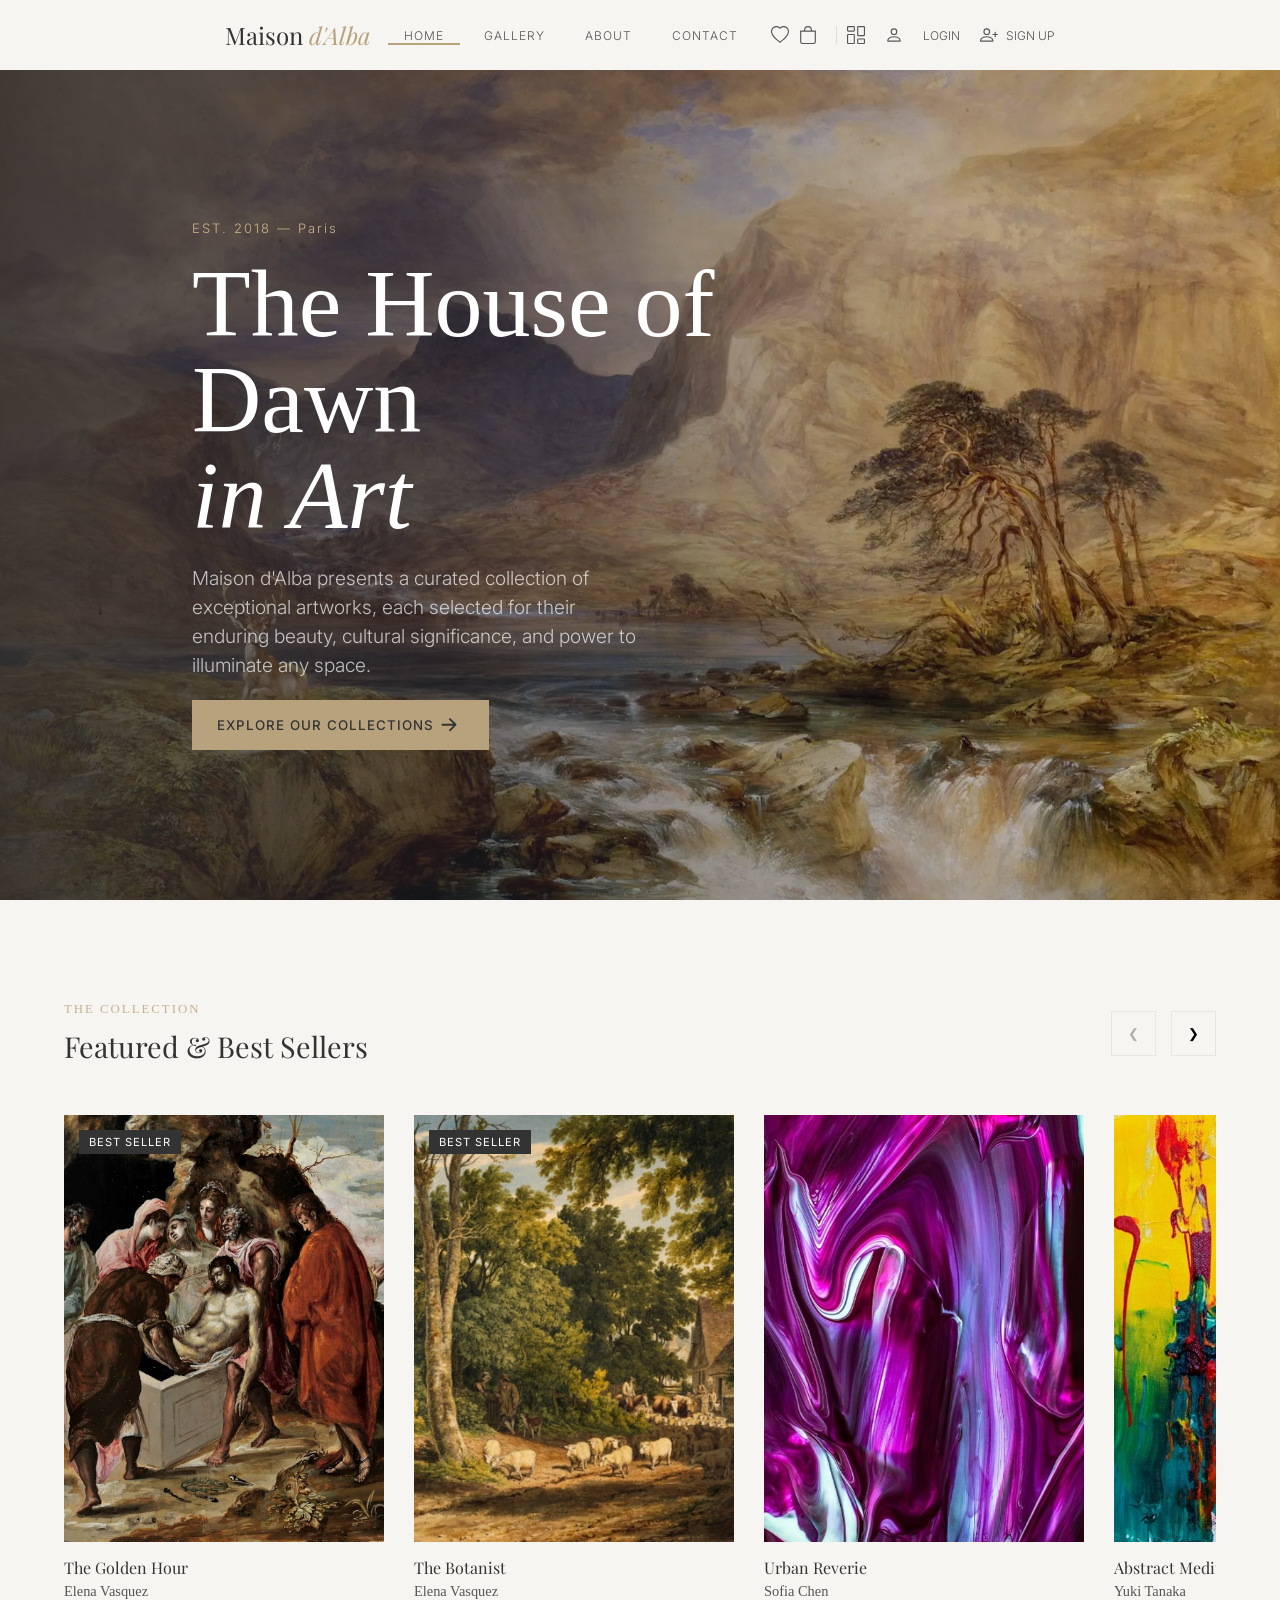
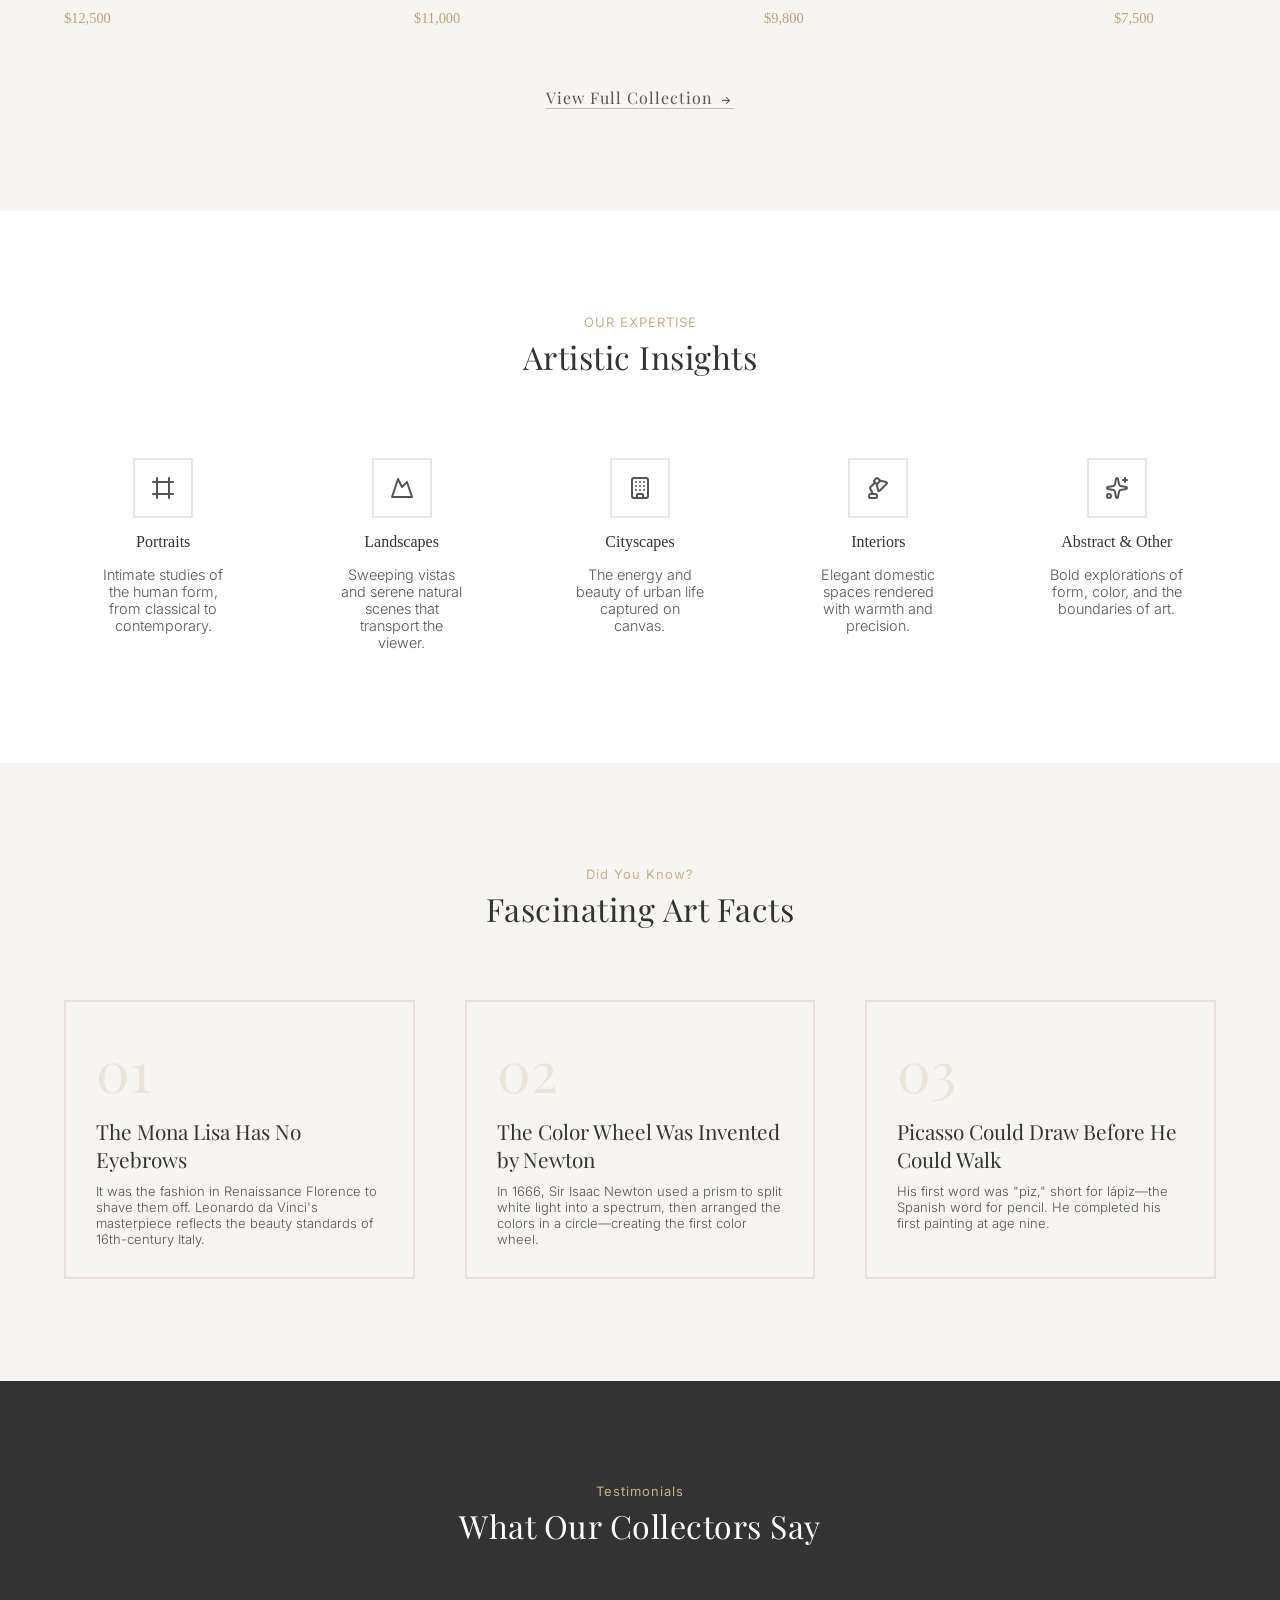
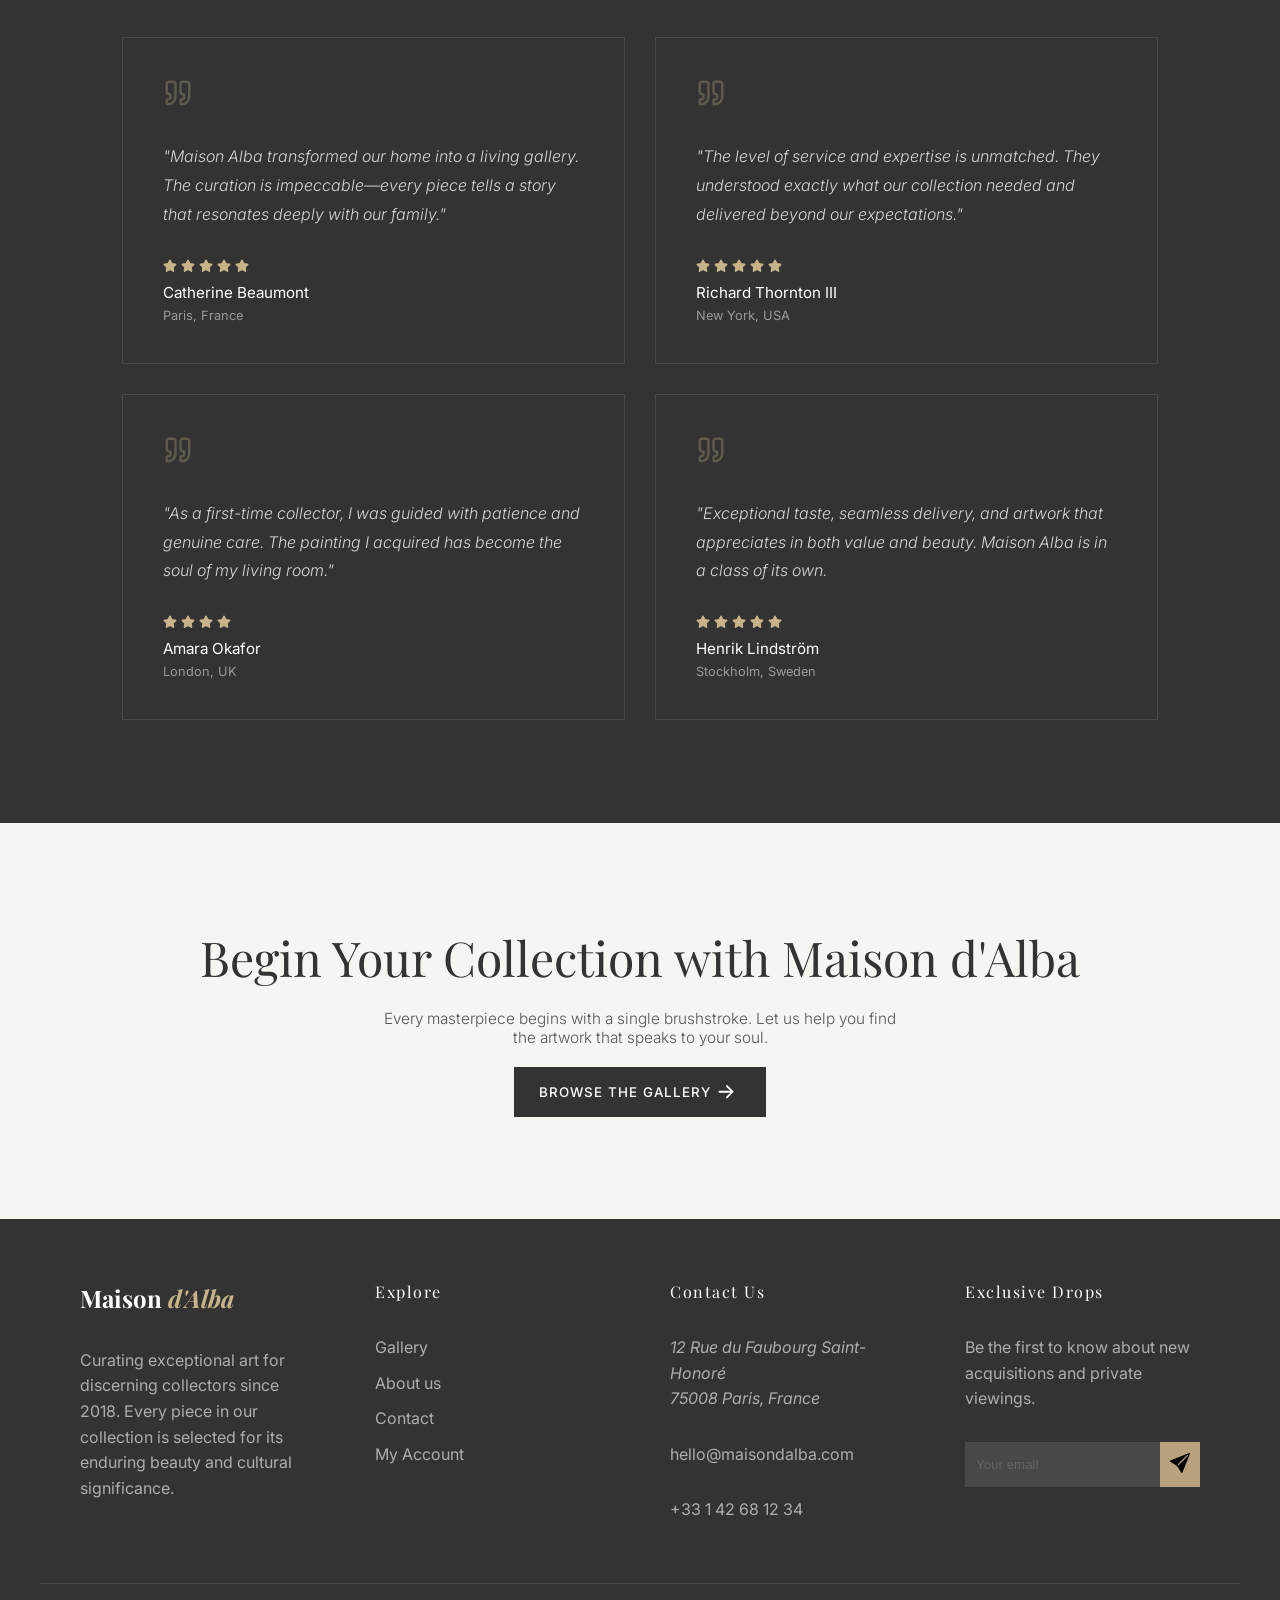
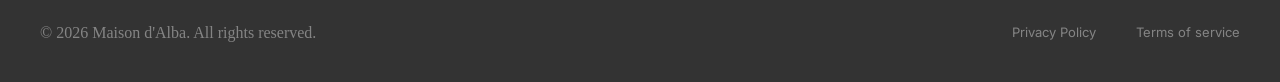
==== commit 0689fe17: "Update HOME link to point to index.html" ====
--- a/index.html
+++ b/index.html
@@ -31,7 +31,7 @@
             
         <ul id="center" class="nav">
           
-            <li><a href="../maison d'alba/main.html">HOME</a></li>
+            <li><a href="../maison d'alba/index.html">HOME</a></li>
             <li><a href="#">GALLERY</a></li>
             <li><a href="#">ABOUT</a></li>
             <li><a href="#">CONTACT</a></li>
@@ -68,7 +68,7 @@
 <!--downlist -->
 <nav id="sec-nav">
   <ul id="ul1">
-    <li><a href="../maison d'alba/main.html">HOME</a></li>
+    <li><a href="../maison d'alba/index.html">HOME</a></li>
     <li><a href="#">GALLERY</a></li>
     <li><a href="#">ABOUT</a></li>
     <li><a href="#">CONTACT</a></li>
